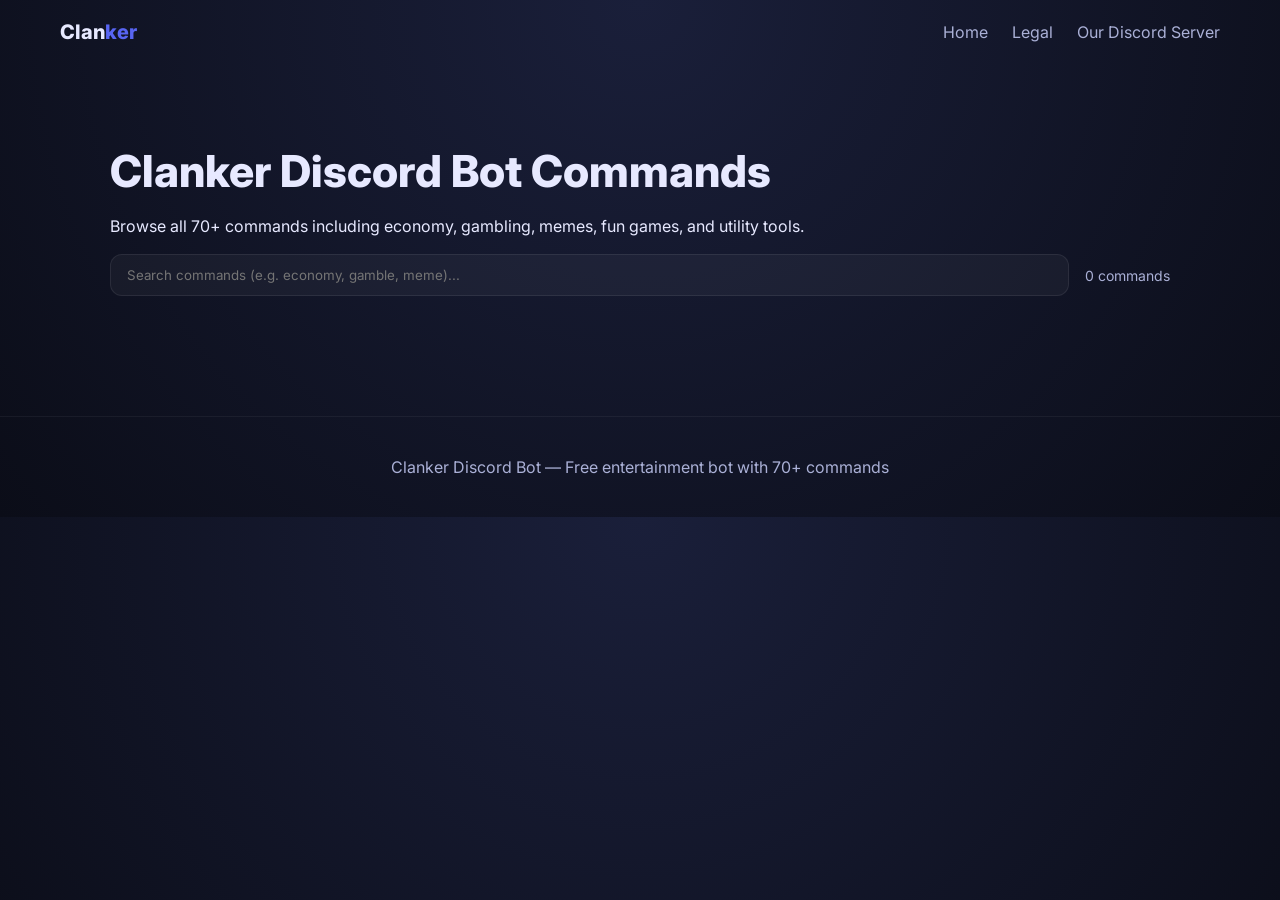
==== commands/index.html @ e6e42415 "added google analytics tracking" ====
<!DOCTYPE html>
<html lang="en">
<head>
  <meta charset="UTF-8" />
  <meta name="viewport" content="width=device-width, initial-scale=1.0"/>

  <title>Clanker ~ Commands</title>

  <meta name="description" content="Full list of Clanker Discord bot commands including economy, gambling, fun, meme, and utility commands. Search and explore 70+ free commands instantly." />
  <meta name="keywords" content="clanker commands, discord bot commands, economy commands, fun commands, gambling commands, meme commands, discord bot list, all discord commands" />
  <meta name="robots" content="index, follow" />
  <meta name="author" content="Pxsl" />
  <link rel="canonical" href="https://clanker.pxsl.dev/commands/" />

  <link rel="icon" type="image/png" href="/assets/clanker.png">
  <link rel="apple-touch-icon" href="/assets/clanker.png">

  <link rel="preconnect" href="https://fonts.googleapis.com">
  <link rel="preconnect" href="https://fonts.gstatic.com" crossorigin>

  <link href="https://fonts.googleapis.com/css2?family=Inter:wght@400;600;800&display=swap" rel="stylesheet">
  <link rel="stylesheet" href="/static/styles.css">

  <meta property="og:type" content="website" />
  <meta property="og:title" content="Clanker Commands — Full List of 70+ Discord Bot Commands" />
  <meta property="og:description" content="Browse all Clanker commands including economy, gambling, memes, fun, and utility features. Fast searchable command list." />
  <meta property="og:url" content="https://clanker.pxsl.dev/commands/" />
  <meta property="og:image" content="https://clanker.pxsl.dev/static/preview.png" />
  <meta property="og:site_name" content="Clanker Bot" />

  <meta name="twitter:card" content="summary_large_image" />
  <meta name="twitter:title" content="Clanker Commands — Full List of Discord Bot Commands" />
  <meta name="twitter:description" content="Search 70+ Clanker bot commands: economy, gambling, memes, and more." />
  <meta name="twitter:image" content="https://clanker.pxsl.dev/static/preview.png" />

  <meta name="theme-color" content="#6c5ce7" />

  <script type="application/ld+json">
  {
    "@context": "https://schema.org",
    "@type": "WebPage",
    "name": "Clanker Commands List",
    "url": "https://clanker.pxsl.dev/commands/",
    "description": "Full searchable list of all Clanker Discord bot commands including economy, gambling, memes, and utility commands.",
    "isPartOf": {
      "@type": "WebSite",
      "name": "Clanker Bot",
      "url": "https://clanker.pxsl.dev/"
    }
  }
  </script>

</head>

<!-- Google tag (gtag.js) -->
<script async src="https://www.googletagmanager.com/gtag/js?id=G-J10Z1FWB4F"></script>
<script>
  window.dataLayer = window.dataLayer || [];
  function gtag(){dataLayer.push(arguments);}
  gtag('js', new Date());

  gtag('config', 'G-J10Z1FWB4F');
</script>

<body>

  <nav>
    <a class="logo" href="https://clanker.pxsl.dev/">Clan<span>ker</span></a>

    <div class="nav-links">
      <a href="https://clanker.pxsl.dev/">Home</a>
      <a href="https://clanker.pxsl.dev/legal/">Legal</a>
      <a href="https://discord.gg/YtQdrkxfg7" target="_blank" rel="noopener noreferrer">Our Discord Server</a>
    </div>
  </nav>

  <main class="commands-page">

    <header class="commands-header">
      <h1>Clanker Discord Bot Commands</h1>
      <p>Browse all 70+ commands including economy, gambling, memes, fun games, and utility tools.</p>

      <div class="commands-bar">
        <input type="text" id="search" placeholder="Search commands (e.g. economy, gamble, meme)..." />
        <span id="count">0 commands</span>
      </div>
    </header>

    <noscript>
      <p>This page requires JavaScript to display the full list of commands.</p>
    </noscript>

    <section class="commands-grid" id="commandsGrid" aria-label="Discord bot commands list"></section>

  </main>

  <footer>
    <p>Clanker Discord Bot — Free entertainment bot with 70+ commands</p>
  </footer>

  <script src="/script.js" defer></script>
</body>
</html>
---- static/styles.css ----
:root {
  --blurple: #5865F2;
  --dark: #0f1220;
  --darker: #0b0d18;
  --text: #e7e9ff;
  --muted: #aab0d6;
}

* {
  margin: 0;
  padding: 0;
  box-sizing: border-box;
  font-family: "Inter", sans-serif;
}

body {
  background: radial-gradient(circle at top, #1a1f3a, var(--darker));
  color: var(--text);
  overflow-x: hidden;
}

/* NAV */
nav {
  display: flex;
  justify-content: space-between;
  align-items: center;
  padding: 20px 60px;
}

.logo {
  font-weight: 800;
  font-size: 20px;
}

.logo span {
  color: var(--blurple);
}

.nav-links a {
  color: var(--muted);
  margin-left: 20px;
  text-decoration: none;
  transition: 0.2s;
}

.nav-links a:hover {
  color: var(--text);
}

/* HERO */
.hero {
  text-align: center;
  padding: 120px 20px 80px;
}

.hero h1 {
  font-size: 56px;
  font-weight: 800;
}

.hero h1 span {
  color: var(--blurple);
}

.hero p {
  margin-top: 15px;
  font-size: 18px;
  color: var(--muted);
}

.buttons {
  margin-top: 30px;
}

.btn {
  display: inline-block;
  padding: 12px 22px;
  border-radius: 10px;
  margin: 0 10px;
  text-decoration: none;
  font-weight: 600;
  transition: 0.2s;
}

.btn-primary {
  background: var(--blurple);
  color: white;
}

.btn-primary:hover {
  background: #4752c4;
}

.btn-secondary {
  border: 1px solid var(--blurple);
  color: var(--text);
}

.btn-secondary:hover {
  background: rgba(88,101,242,0.15);
}

/* STATS */
.stats {
  display: flex;
  justify-content: center;
  gap: 60px;
  padding: 40px 20px;
  background: rgba(255,255,255,0.03);
  margin-top: 40px;
}

.stat h2 {
  font-size: 28px;
  color: var(--blurple);
}

.stat p {
  color: var(--muted);
  font-size: 14px;
}

/* FEATURES */
.features {
  padding: 80px 20px;
  text-align: center;
}

.features h2 {
  font-size: 32px;
  margin-bottom: 40px;
}

.grid {
  display: grid;
  grid-template-columns: repeat(auto-fit, minmax(250px, 1fr));
  gap: 20px;
  max-width: 1000px;
  margin: auto;
}

.card {
  background: rgba(255,255,255,0.04);
  padding: 25px;
  border-radius: 14px;
  border: 1px solid rgba(255,255,255,0.05);
  transition: 0.2s;
}

.card:hover {
  transform: translateY(-5px);
  border-color: rgba(88,101,242,0.4);
}

.card h3 {
  color: var(--blurple);
  margin-bottom: 10px;
}

.card p {
  color: var(--muted);
  font-size: 14px;
}

.reviews {
  padding: 80px 20px;
  text-align: center;
}

.reviews-row-wrap {
  overflow: hidden;
}

.reviews-row {
  display: flex;
  gap: 16px;
  overflow-x: auto;
  scroll-behavior: auto;
  padding: 18px 8px;

  /* hide scrollbar */
  scrollbar-width: none;
}

.reviews-row::-webkit-scrollbar {
  display: none;
}

.review-card {
  min-width: 300px;
  max-width: 320px;

  background: rgba(255,255,255,0.04);
  border: 1px solid rgba(255,255,255,0.05);
  border-radius: 14px;
  padding: 16px;

  display: flex;
  gap: 12px;
  align-items: flex-start;

  flex-shrink: 0;
}

.review-avatar {
  width: 56px;
  height: 56px;
  border-radius: 50%;
  object-fit: cover;
}

.review-body {
  text-align: left;
  flex: 1;
}

.review-name {
  font-weight: 700;
  display: flex;
  justify-content: space-between;
  align-items: center;
}

.review-stars {
  color: gold;
  font-size: 12px;
}

.review-quote {
  color: var(--muted);
  margin-top: 6px;
  font-size: 14px;
  line-height: 1.4;
}

.logo {
  font-weight: 800;
  font-size: 20px;
  color: var(--text);
  text-decoration: none;
}

/* FOOTER */
footer {
  text-align: center;
  padding: 40px;
  color: var(--muted);
  border-top: 1px solid rgba(255,255,255,0.05);
}

/* RESPONSIVE */
@media (max-width: 768px) {
  .hero h1 {
    font-size: 40px;
  }

  nav {
    padding: 20px;
  }

  .stats {
    flex-direction: column;
    text-align: center;
  }
}

.commands-page {
  max-width: 1100px;
  margin: 0 auto;
  padding: 80px 20px;
}

.commands-header {
  display: flex;
  flex-direction: column;
  gap: 18px;
  margin-bottom: 40px;
}

.commands-header h1 {
  font-size: 44px;
  font-weight: 800;
}

.commands-bar {
  display: flex;
  align-items: center;
  justify-content: space-between;
  gap: 16px;
  flex-wrap: wrap;
}

.commands-bar input {
  flex: 1;
  min-width: 260px;
  padding: 12px 16px;

  border-radius: 12px;
  border: 1px solid rgba(255,255,255,0.08);

  background: rgba(255,255,255,0.04);
  color: var(--text);

  outline: none;
  transition: 0.2s;
}

.commands-bar input:focus {
  border-color: var(--blurple);
  box-shadow: 0 0 0 3px rgba(88,101,242,0.15);
}

#count {
  color: var(--muted);
  font-size: 14px;
  white-space: nowrap;
}

/* GRID */
.commands-grid {
  display: grid;
  grid-template-columns: repeat(auto-fit, minmax(280px, 1fr));
  gap: 16px;
}

/* CARD */
.command-card {
  background: rgba(255,255,255,0.04);
  border: 1px solid rgba(255,255,255,0.06);
  border-radius: 14px;
  padding: 18px;

  transition: 0.2s ease;
  position: relative;
  overflow: hidden;
}

.command-card:hover {
  transform: translateY(-4px);
  border-color: rgba(88,101,242,0.5);
  box-shadow: 0 10px 30px rgba(0,0,0,0.25);
}

/* COMMAND NAME */
.command-name {
  font-weight: 800;
  color: var(--blurple);
  font-size: 18px;
  margin-bottom: 6px;
}

/* DESCRIPTION */
.command-desc {
  color: var(--muted);
  font-size: 14px;
  line-height: 1.4;
}

/* TAG */
.command-tag {
  display: inline-block;
  margin-top: 10px;
  font-size: 12px;
  font-weight: 600;

  padding: 4px 10px;
  border-radius: 999px;

  background: rgba(88,101,242,0.15);
  color: #cfd3ff;
  border: 1px solid rgba(88,101,242,0.25);
}

/* OPTIONS (if you show them) */
.command-options {
  margin-top: 10px;
  font-size: 12px;
  color: #aab0d6;
  line-height: 1.4;
}

/* MOBILE */
@media (max-width: 768px) {
  .commands-header h1 {
    font-size: 34px;
  }

  .commands-bar {
    flex-direction: column;
    align-items: stretch;
  }

  #count {
    text-align: right;
  }
}
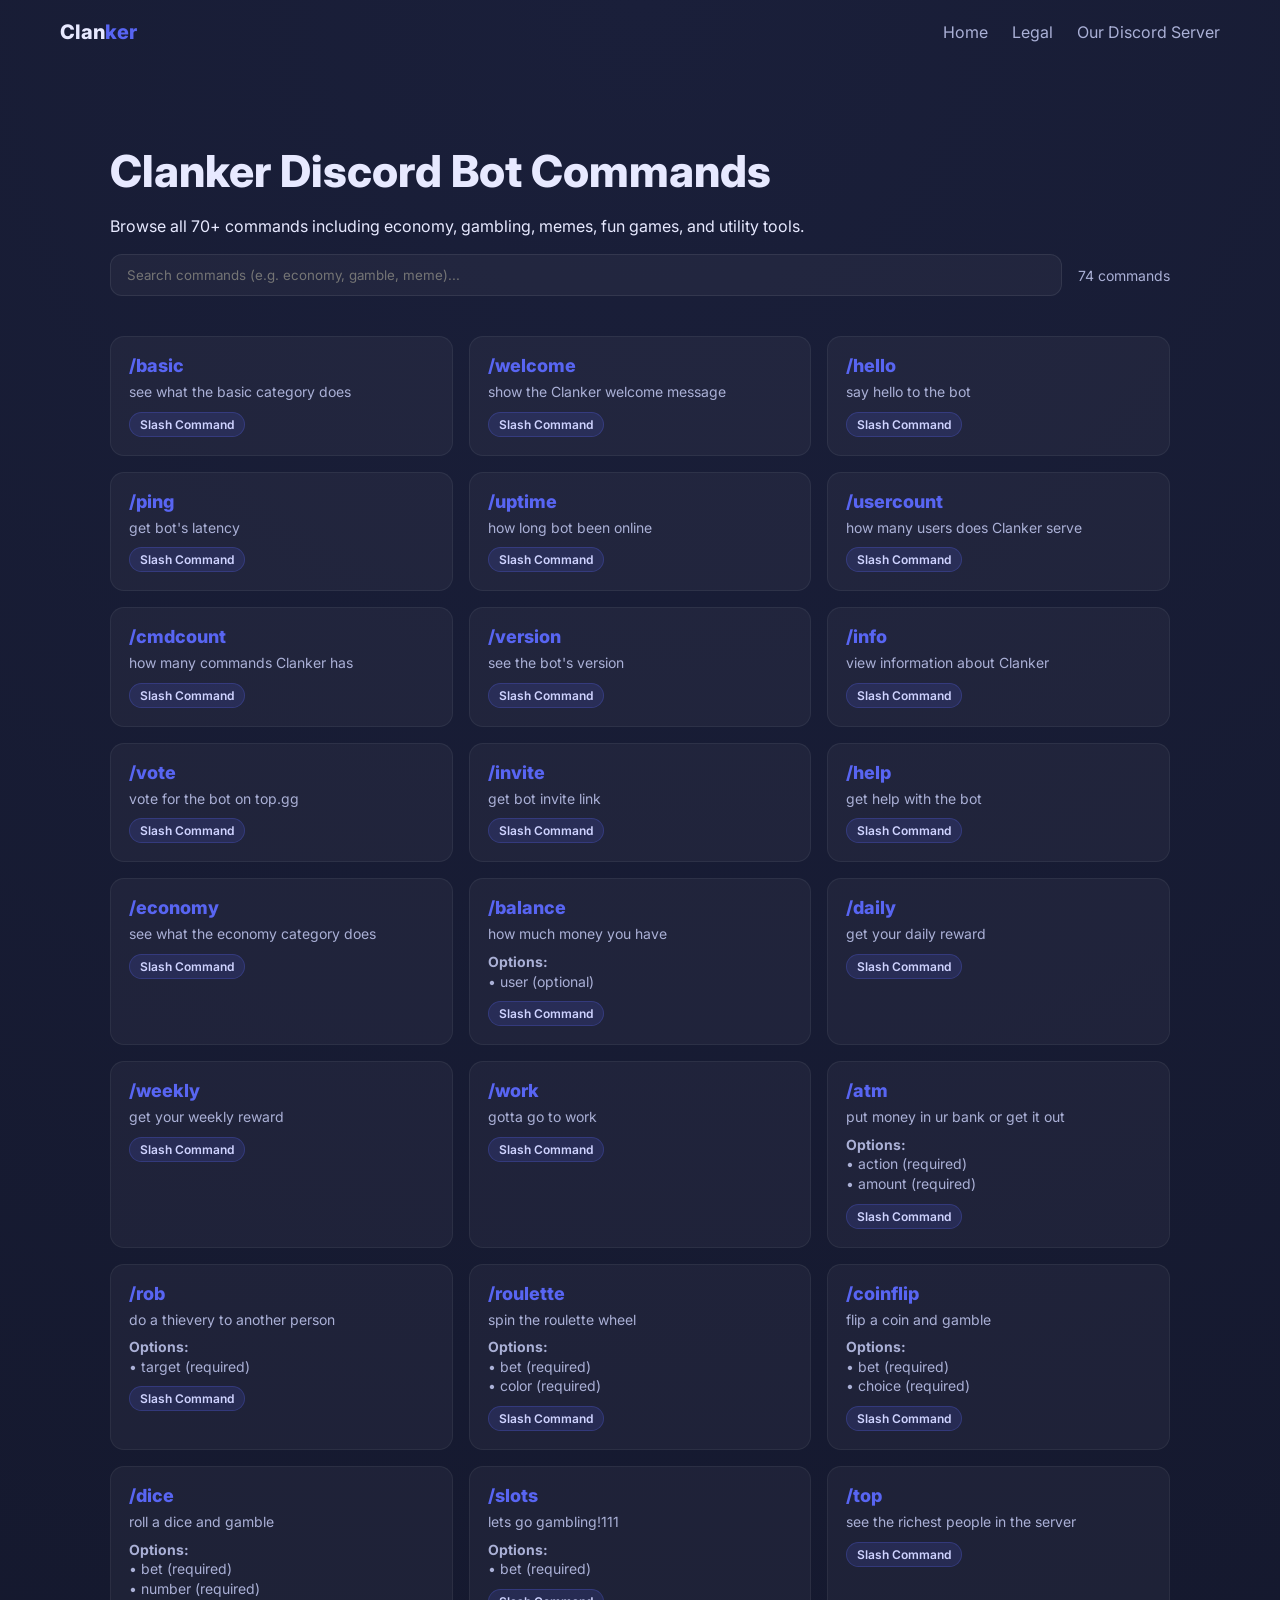
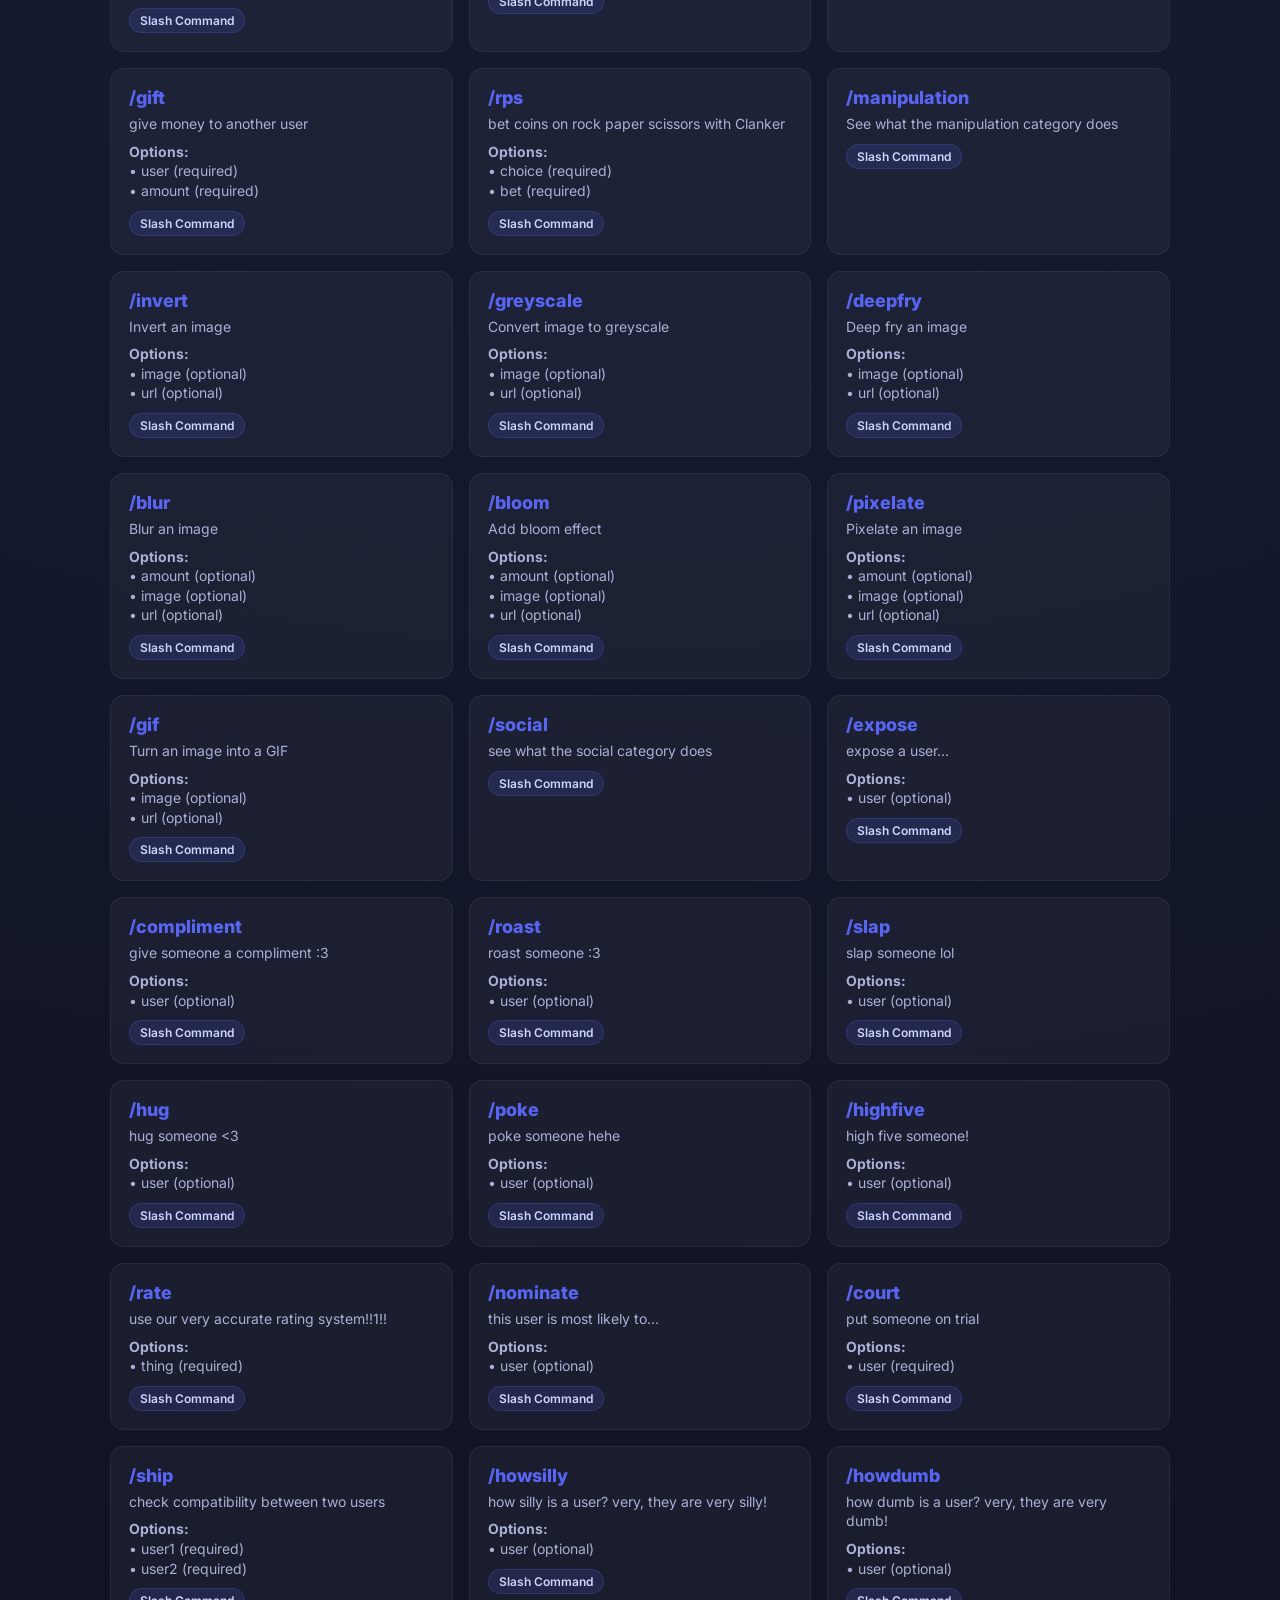
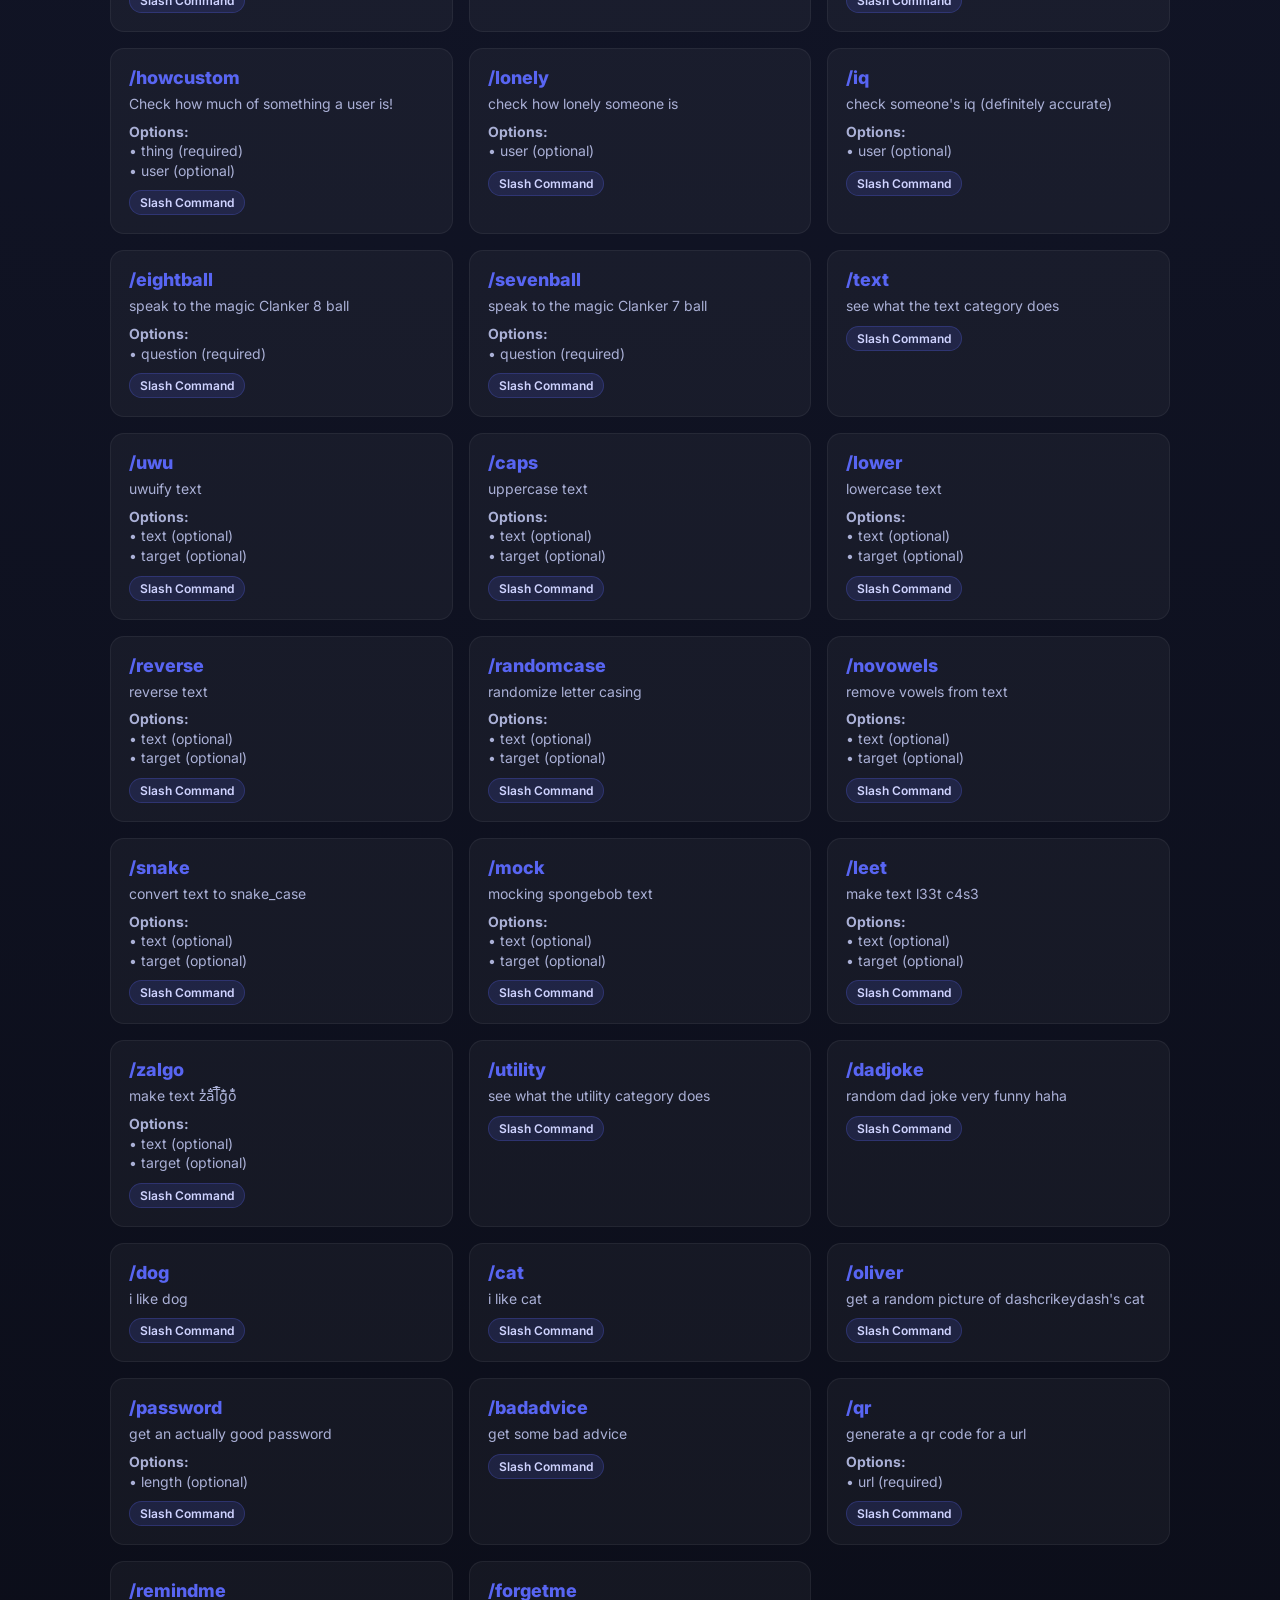
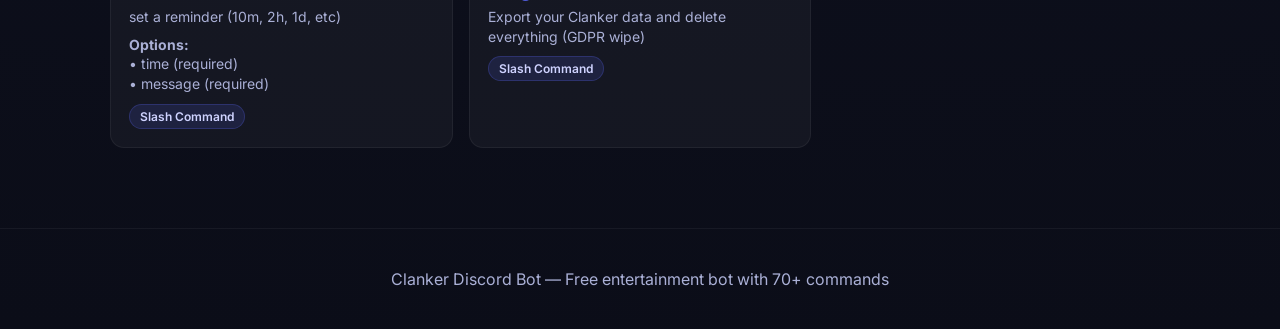
==== commit 0f733418: "fixed commands not loading" ====
--- a/commands/index.html
+++ b/commands/index.html
@@ -98,6 +98,6 @@
     <p>Clanker Discord Bot — Free entertainment bot with 70+ commands</p>
   </footer>
 
-  <script src="/script.js" defer></script>
+  <script src="script.js" defer></script>
 </body>
 </html>
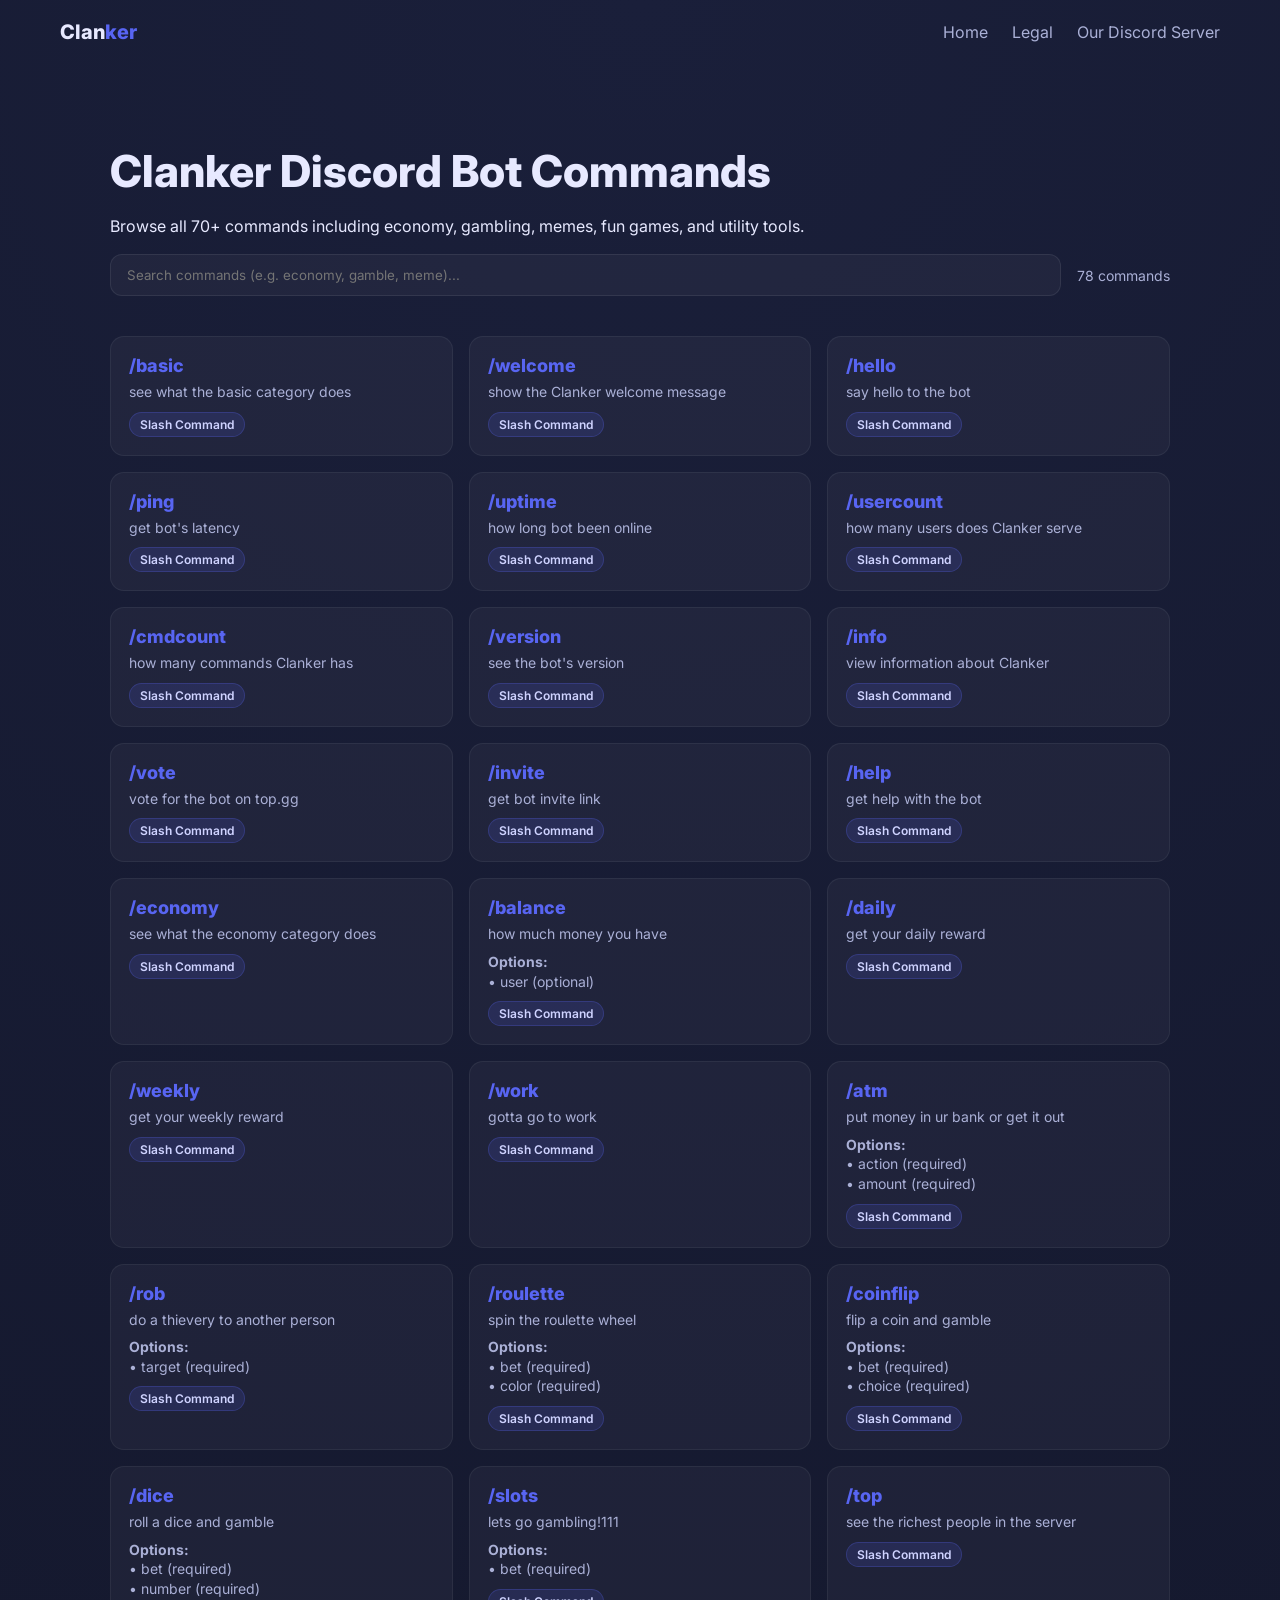
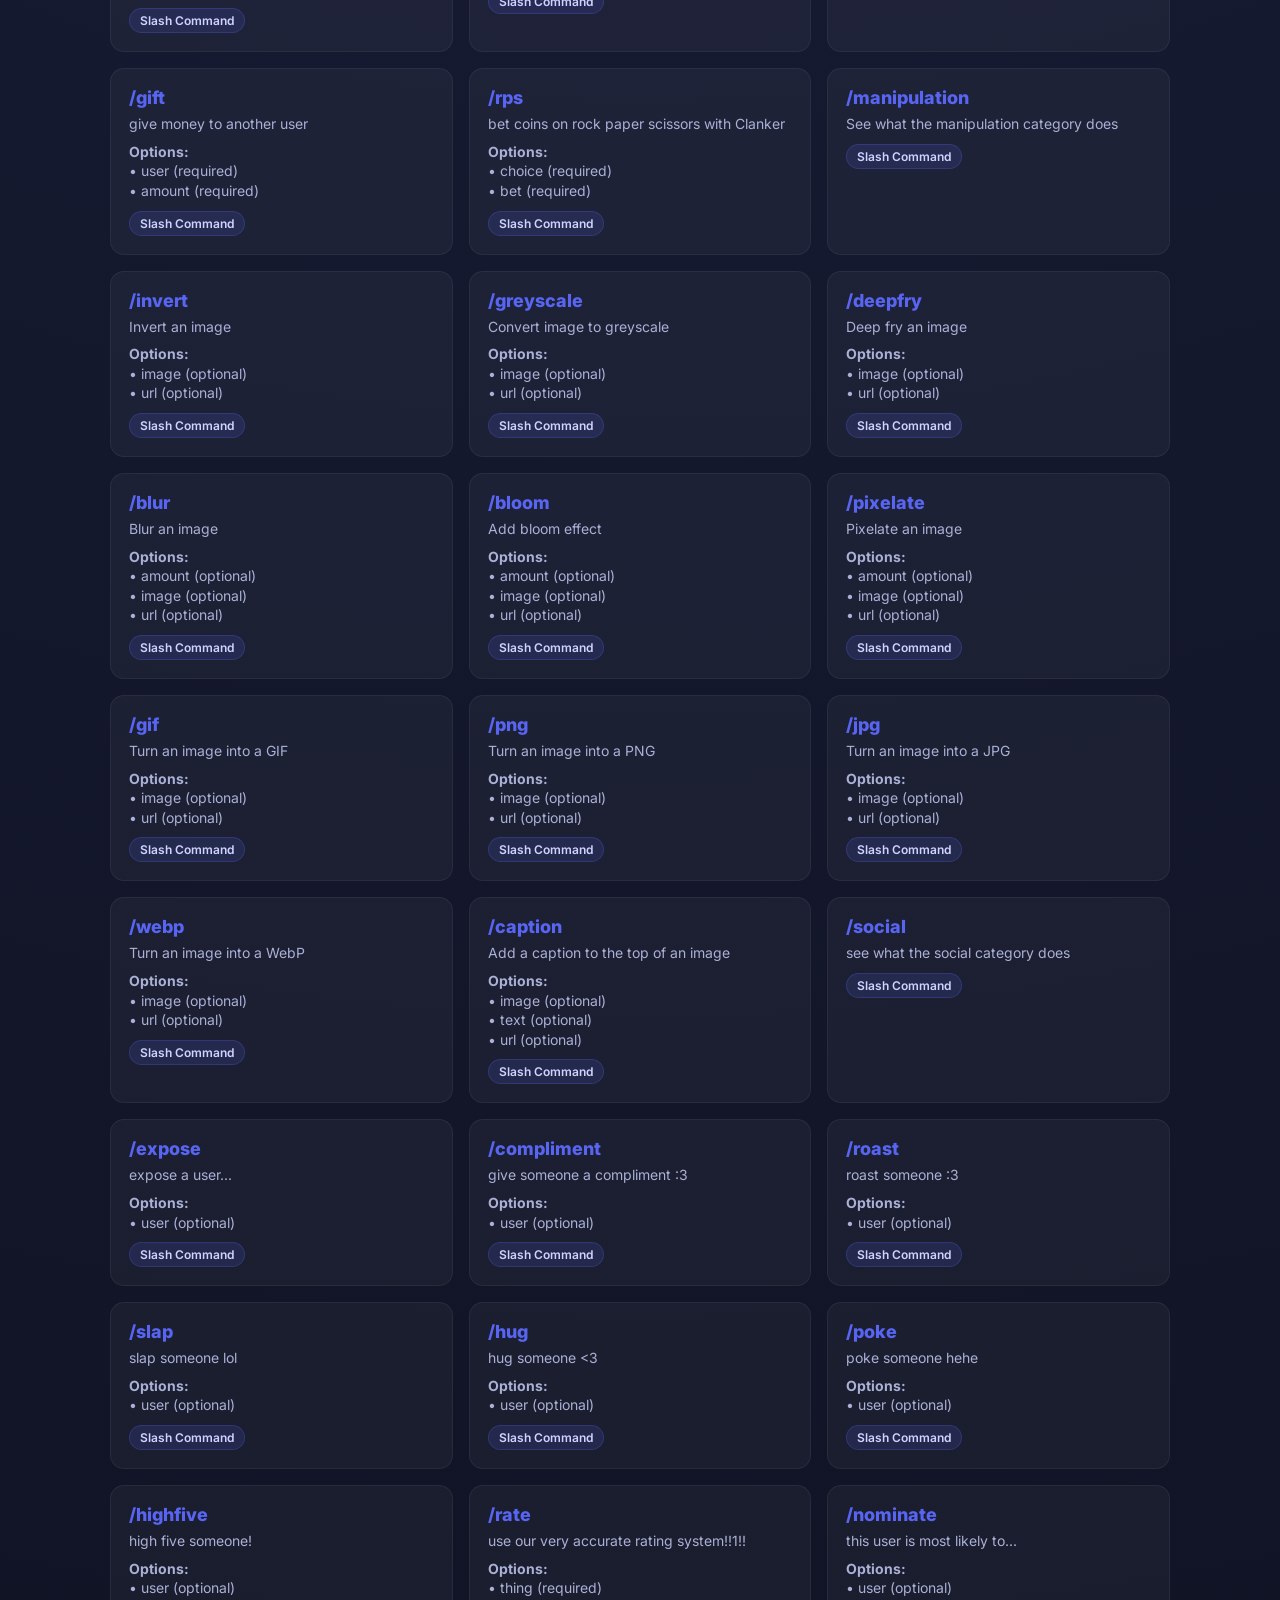
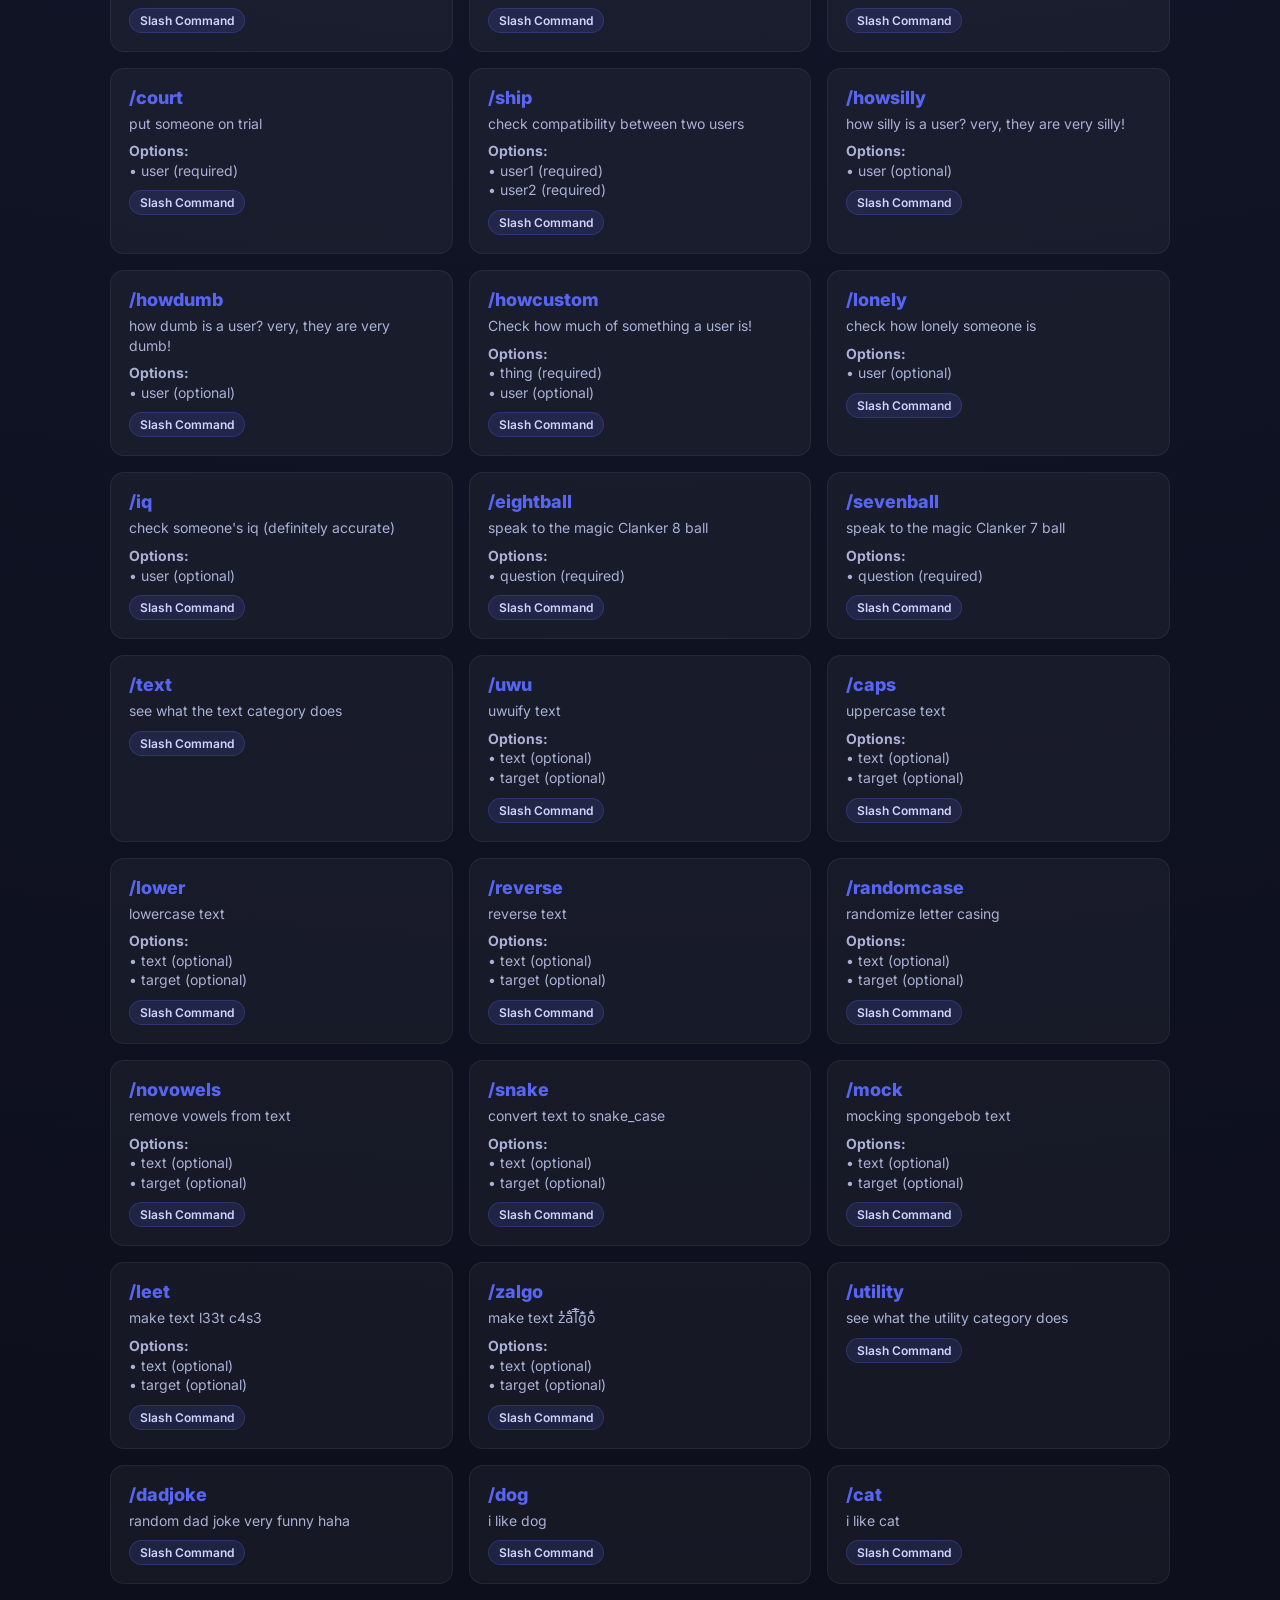
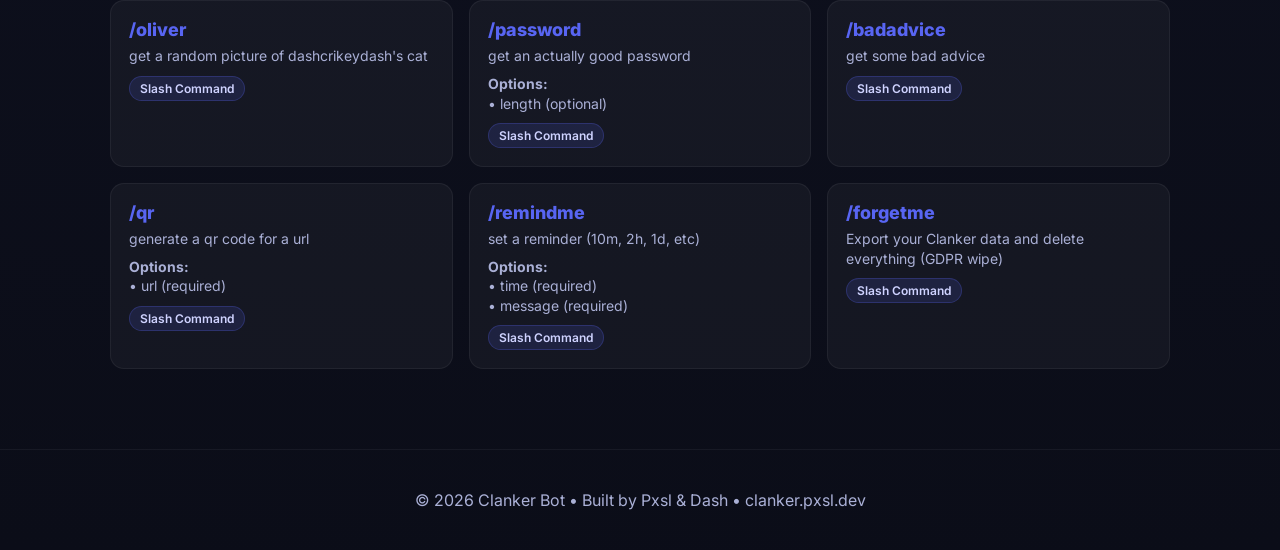
==== commit 9268608f: "forgot to credit dash oops" ====
--- a/commands/index.html
+++ b/commands/index.html
@@ -95,7 +95,7 @@
   </main>
 
   <footer>
-    <p>Clanker Discord Bot — Free entertainment bot with 70+ commands</p>
+    <p>© 2026 Clanker Bot • Built by Pxsl & Dash • clanker.pxsl.dev</p>
   </footer>
 
   <script src="script.js" defer></script>
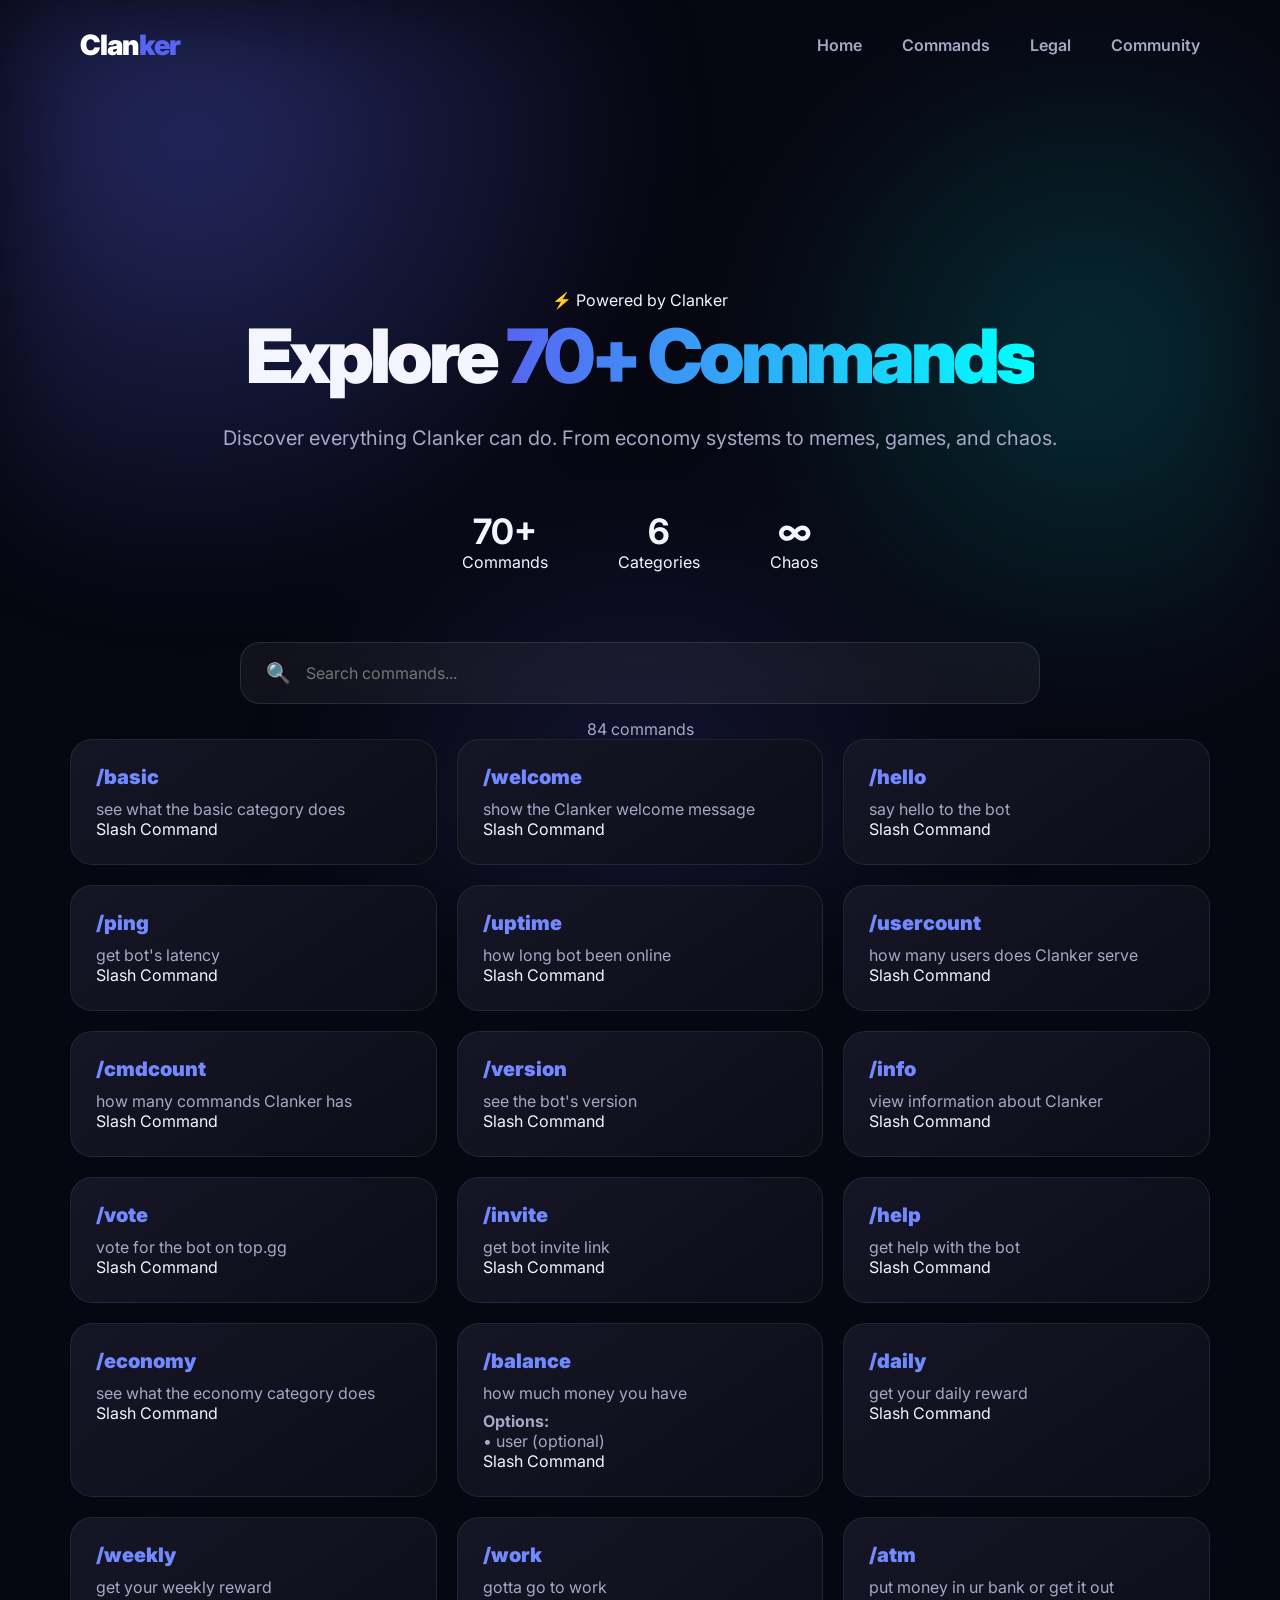
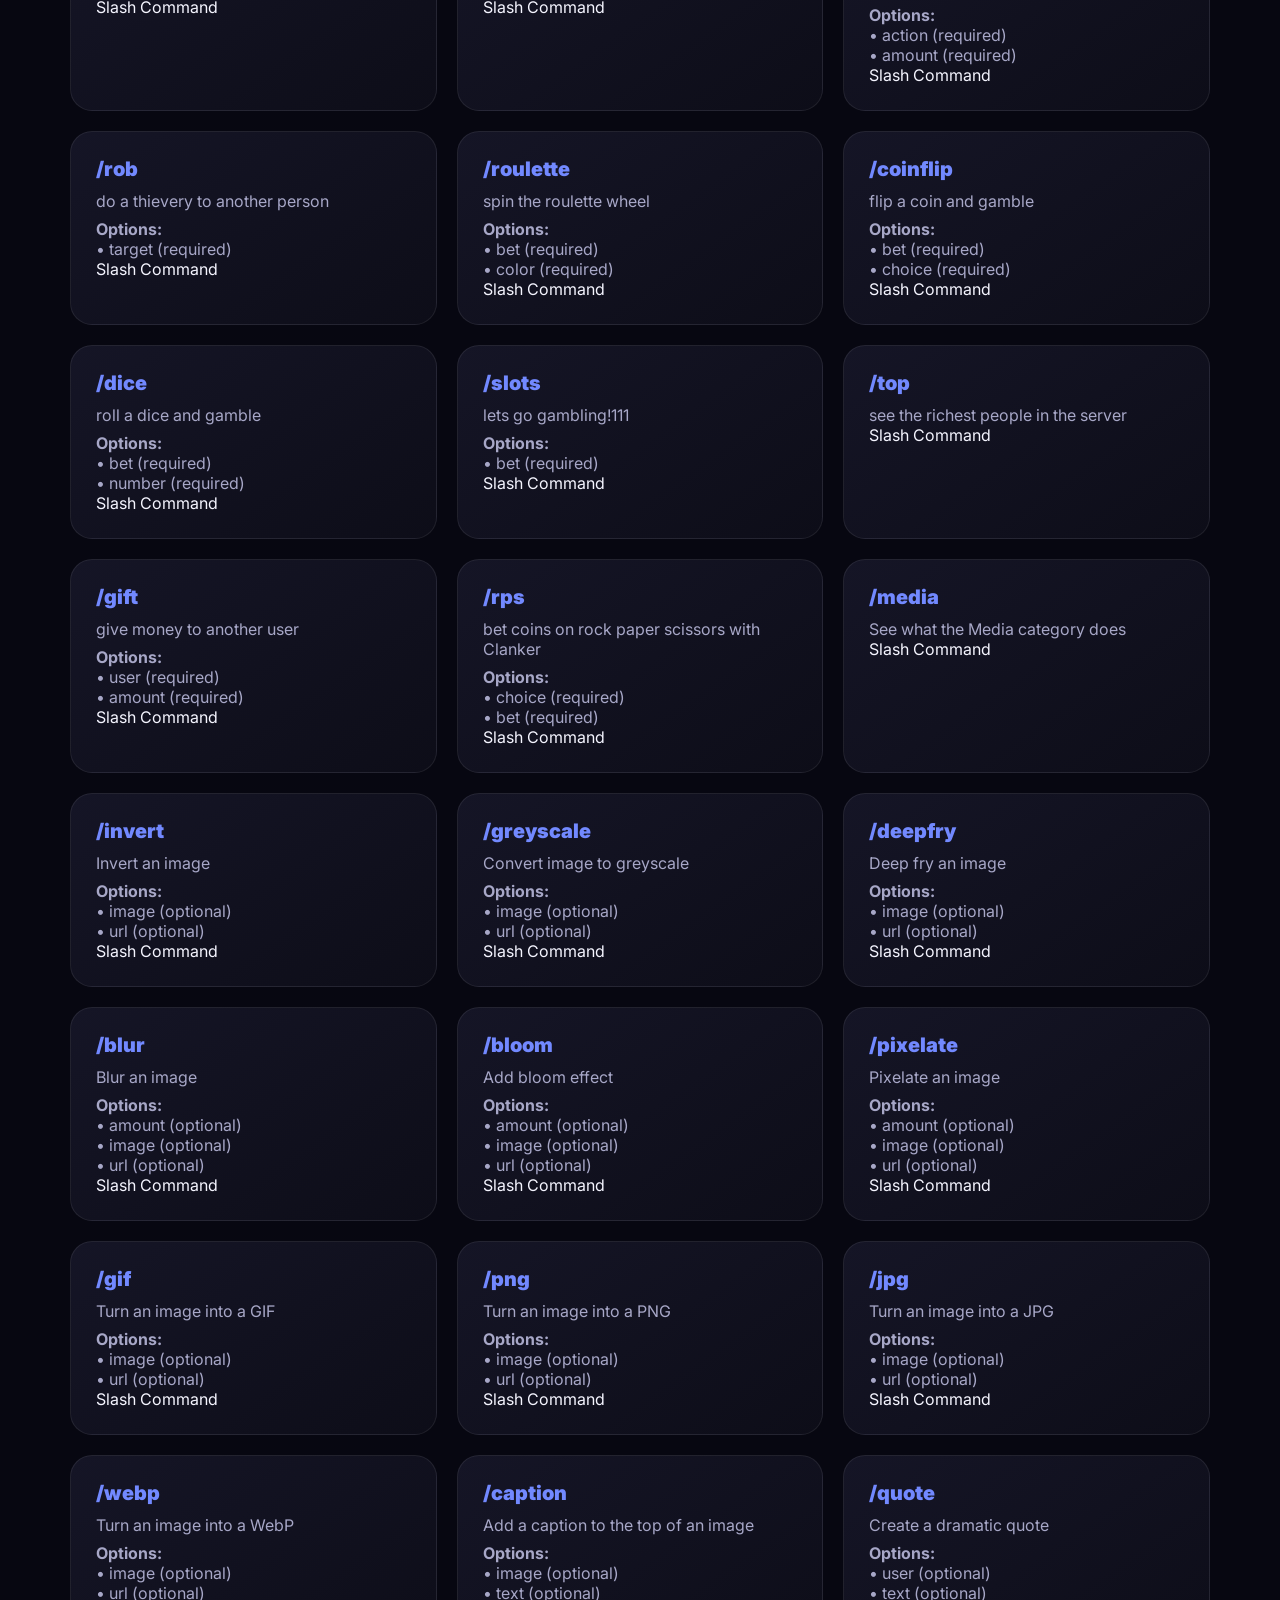
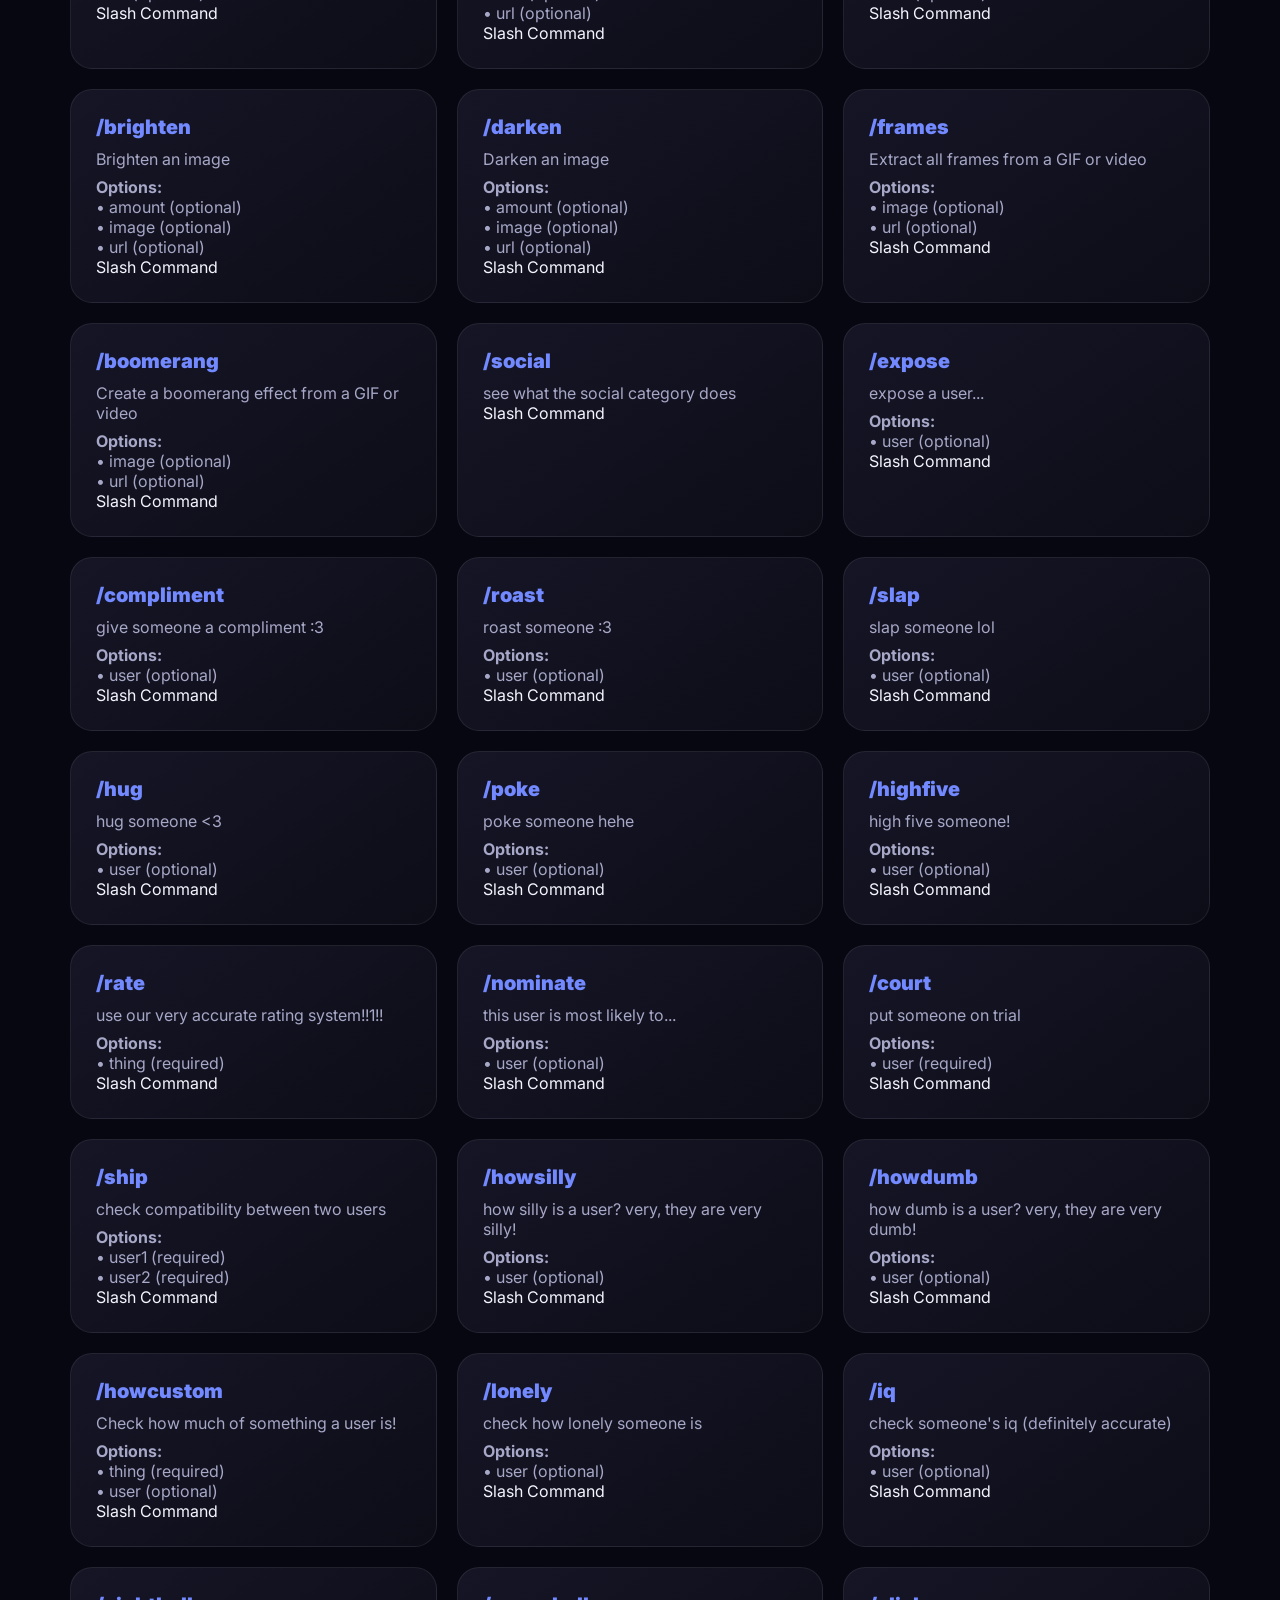
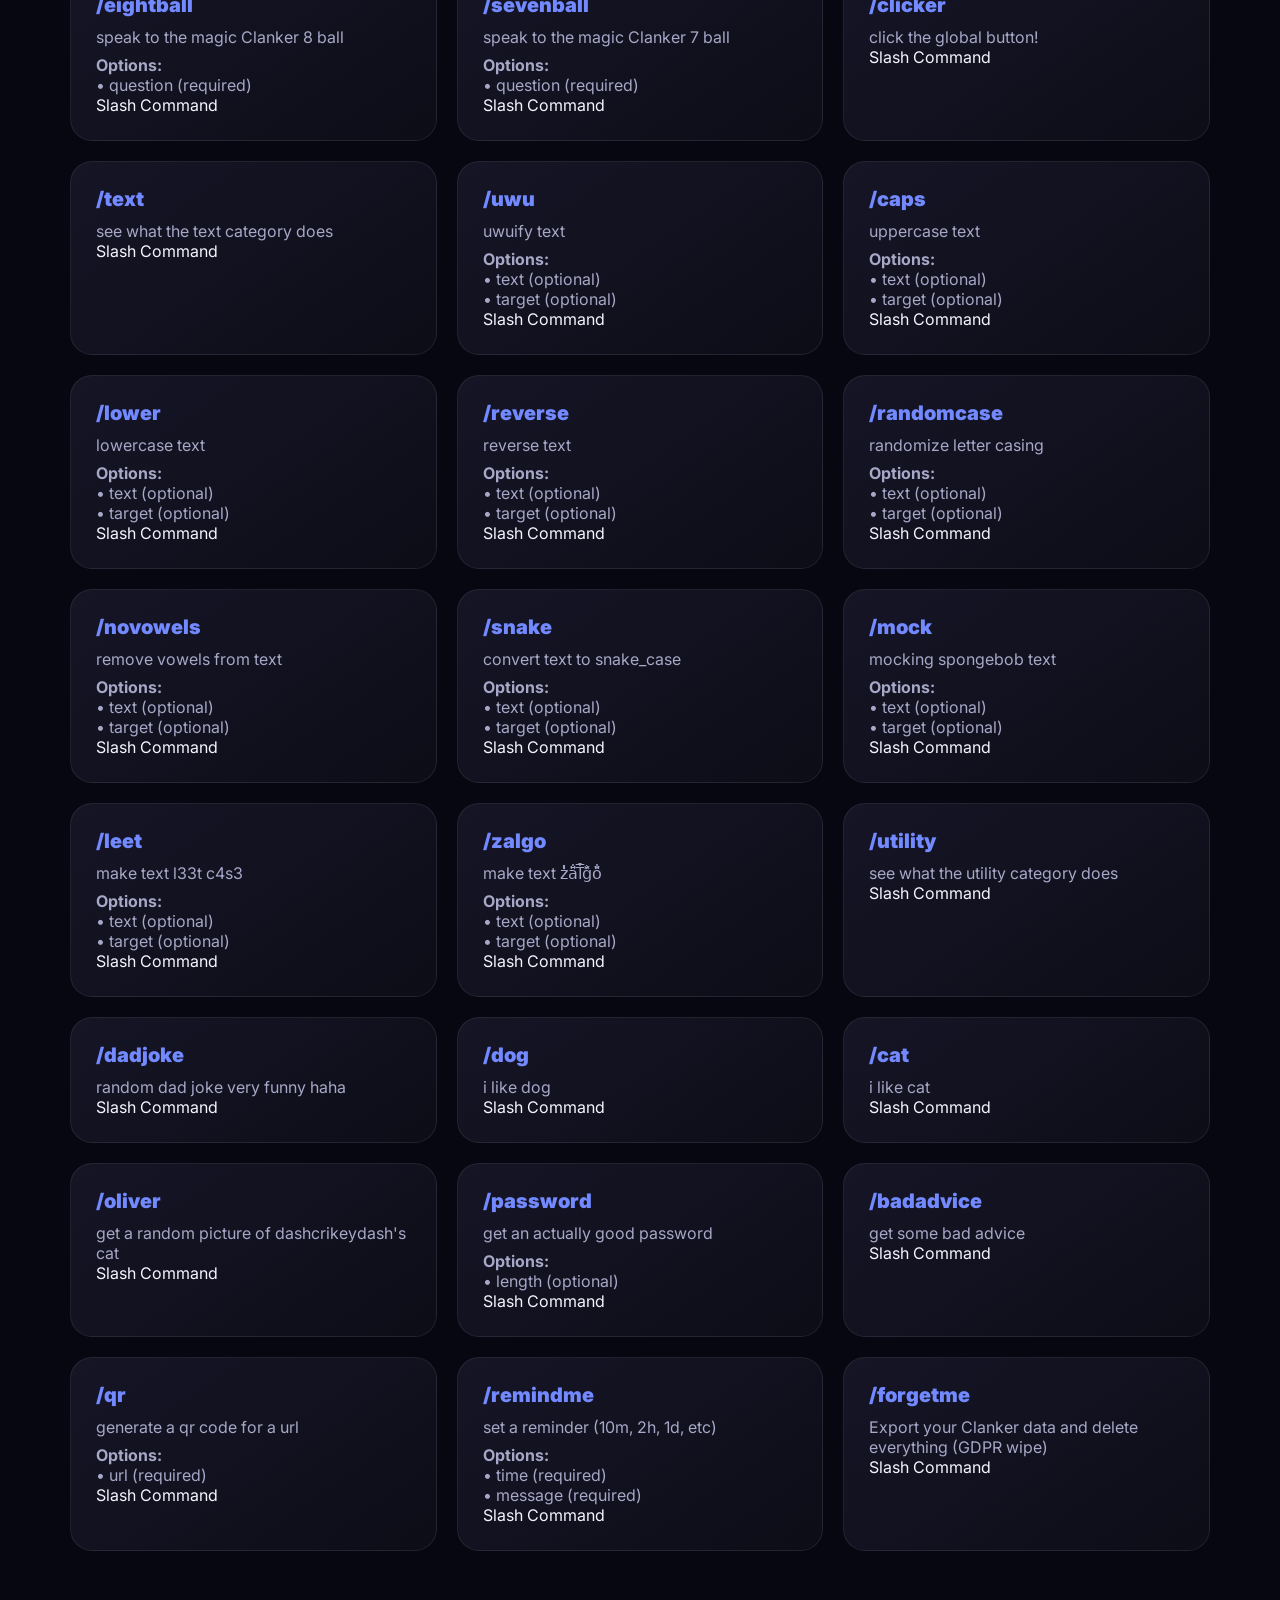
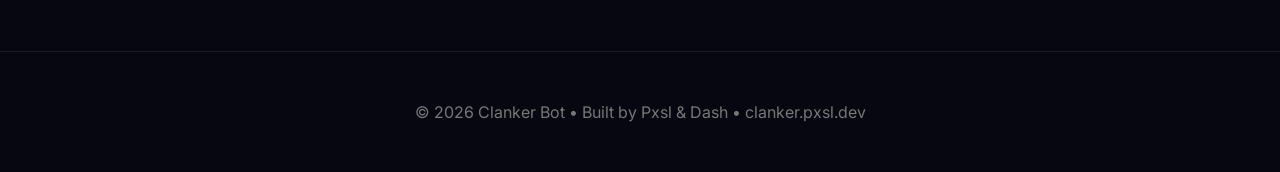
==== commit 0180abae: "WEBSITE GLOW UP OH MY GOD" ====
--- a/commands/index.html
+++ b/commands/index.html
@@ -1,103 +1,193 @@
 <!DOCTYPE html>
 <html lang="en">
+
 <head>
-  <meta charset="UTF-8" />
-  <meta name="viewport" content="width=device-width, initial-scale=1.0"/>
+    <meta charset="UTF-8">
+    <meta name="viewport" content="width=device-width, initial-scale=1.0">
 
-  <title>Clanker ~ Commands</title>
+    <title>Clanker ~ Commands</title>
 
-  <meta name="description" content="Full list of Clanker Discord bot commands including economy, gambling, fun, meme, and utility commands. Search and explore 70+ free commands instantly." />
-  <meta name="keywords" content="clanker commands, discord bot commands, economy commands, fun commands, gambling commands, meme commands, discord bot list, all discord commands" />
-  <meta name="robots" content="index, follow" />
-  <meta name="author" content="Pxsl" />
-  <link rel="canonical" href="https://clanker.pxsl.dev/commands/" />
+    <meta name="description" content="Full list of Clanker Discord bot commands including economy, gambling, fun, meme, and utility commands. Search and explore 70+ free commands instantly.">
+    <meta name="keywords" content="clanker commands, discord bot commands, economy commands, fun commands, gambling commands">
+    <meta name="robots" content="index, follow">
+    <meta name="author" content="Pxsl">
 
-  <link rel="icon" type="image/png" href="/assets/clanker.png">
-  <link rel="apple-touch-icon" href="/assets/clanker.png">
+    <link rel="canonical" href="https://clanker.pxsl.dev/commands/">
 
-  <link rel="preconnect" href="https://fonts.googleapis.com">
-  <link rel="preconnect" href="https://fonts.gstatic.com" crossorigin>
+    <link rel="icon" href="/assets/clanker.png">
 
-  <link href="https://fonts.googleapis.com/css2?family=Inter:wght@400;600;800&display=swap" rel="stylesheet">
-  <link rel="stylesheet" href="/static/styles.css">
+    <link rel="preconnect" href="https://fonts.googleapis.com">
+    <link rel="preconnect" href="https://fonts.gstatic.com" crossorigin>
 
-  <meta property="og:type" content="website" />
-  <meta property="og:title" content="Clanker Commands — Full List of 70+ Discord Bot Commands" />
-  <meta property="og:description" content="Browse all Clanker commands including economy, gambling, memes, fun, and utility features. Fast searchable command list." />
-  <meta property="og:url" content="https://clanker.pxsl.dev/commands/" />
-  <meta property="og:image" content="https://clanker.pxsl.dev/static/preview.png" />
-  <meta property="og:site_name" content="Clanker Bot" />
+    <link href="https://fonts.googleapis.com/css2?family=Inter:wght@400;600;800;900&display=swap" rel="stylesheet">
 
-  <meta name="twitter:card" content="summary_large_image" />
-  <meta name="twitter:title" content="Clanker Commands — Full List of Discord Bot Commands" />
-  <meta name="twitter:description" content="Search 70+ Clanker bot commands: economy, gambling, memes, and more." />
-  <meta name="twitter:image" content="https://clanker.pxsl.dev/static/preview.png" />
+    <link rel="stylesheet" href="/static/styles.css">
 
-  <meta name="theme-color" content="#6c5ce7" />
 
-  <script type="application/ld+json">
-  {
-    "@context": "https://schema.org",
-    "@type": "WebPage",
-    "name": "Clanker Commands List",
-    "url": "https://clanker.pxsl.dev/commands/",
-    "description": "Full searchable list of all Clanker Discord bot commands including economy, gambling, memes, and utility commands.",
-    "isPartOf": {
-      "@type": "WebSite",
-      "name": "Clanker Bot",
-      "url": "https://clanker.pxsl.dev/"
+    <meta property="og:type" content="website">
+    <meta property="og:title" content="Clanker Commands — 70+ Discord Bot Commands">
+    <meta property="og:description" content="Browse every Clanker command including economy, games, memes and utility tools.">
+    <meta property="og:url" content="https://clanker.pxsl.dev/commands/">
+    <meta property="og:image" content="https://clanker.pxsl.dev/static/preview.png">
+
+    <meta name="twitter:card" content="summary_large_image">
+
+    <meta name="theme-color" content="#5865F2">
+
+
+    <script type="application/ld+json">
+    {
+        "@context": "https://schema.org",
+        "@type": "WebPage",
+        "name": "Clanker Commands List",
+        "url": "https://clanker.pxsl.dev/commands/",
+        "description": "Full searchable list of Clanker Discord bot commands."
     }
-  }
-  </script>
-
+    </script>
 </head>
 
-<!-- Google tag (gtag.js) -->
+
+<!-- Google Analytics -->
+
 <script async src="https://www.googletagmanager.com/gtag/js?id=G-J10Z1FWB4F"></script>
+
 <script>
-  window.dataLayer = window.dataLayer || [];
-  function gtag(){dataLayer.push(arguments);}
-  gtag('js', new Date());
+    window.dataLayer = window.dataLayer || [];
 
-  gtag('config', 'G-J10Z1FWB4F');
+    function gtag() {
+        dataLayer.push(arguments);
+    }
+
+    gtag("js", new Date());
+    gtag("config", "G-J10Z1FWB4F");
 </script>
+
+
 
 <body>
 
-  <nav>
-    <a class="logo" href="https://clanker.pxsl.dev/">Clan<span>ker</span></a>
+<div class="background"></div>
+
+
+<nav>
+
+    <a class="logo" href="/">
+        Clan<span>ker</span>
+    </a>
 
     <div class="nav-links">
-      <a href="https://clanker.pxsl.dev/">Home</a>
-      <a href="https://clanker.pxsl.dev/legal/">Legal</a>
-      <a href="https://discord.gg/YtQdrkxfg7" target="_blank" rel="noopener noreferrer">Our Discord Server</a>
+        <a href="/">Home</a>
+        <a href="/commands/">Commands</a>
+        <a href="/legal/">Legal</a>
+        <a href="https://discord.gg/YtQdrkxfg7" target="_blank">
+            Community
+        </a>
     </div>
-  </nav>
 
-  <main class="commands-page">
+</nav>
 
-    <header class="commands-header">
-      <h1>Clanker Discord Bot Commands</h1>
-      <p>Browse all 70+ commands including economy, gambling, memes, fun games, and utility tools.</p>
 
-      <div class="commands-bar">
-        <input type="text" id="search" placeholder="Search commands (e.g. economy, gamble, meme)..." />
-        <span id="count">0 commands</span>
-      </div>
-    </header>
+
+<main class="commands-page">
+
+
+    <section class="commands-hero">
+
+        <div class="legal-badge">
+            ⚡ Powered by Clanker
+        </div>
+
+        <h1>
+            Explore
+            <span>70+ Commands</span>
+        </h1>
+
+        <p>
+            Discover everything Clanker can do.
+            From economy systems to memes,
+            games, and chaos.
+        </p>
+
+
+        <div class="command-stats">
+
+            <div>
+                <strong>70+</strong>
+                Commands
+            </div>
+
+            <div>
+                <strong>6</strong>
+                Categories
+            </div>
+
+            <div>
+                <strong>∞</strong>
+                Chaos
+            </div>
+
+        </div>
+
+    </section>
+
+
+
+    <section class="command-search">
+
+        <div class="search-box">
+
+            <span>🔍</span>
+
+            <input
+                type="text"
+                id="search"
+                placeholder="Search commands..."
+            >
+
+        </div>
+
+
+        <p id="count">
+            Loading commands...
+        </p>
+
+    </section>
+
+
 
     <noscript>
-      <p>This page requires JavaScript to display the full list of commands.</p>
+        <p>
+            This page requires JavaScript to display commands.
+        </p>
     </noscript>
 
-    <section class="commands-grid" id="commandsGrid" aria-label="Discord bot commands list"></section>
 
-  </main>
 
-  <footer>
-    <p>© 2026 Clanker Bot • Built by Pxsl & Dash • clanker.pxsl.dev</p>
-  </footer>
+    <section
+        class="commands-grid"
+        id="commandsGrid"
+        aria-label="Discord bot commands list">
+    </section>
 
-  <script src="script.js" defer></script>
+
+</main>
+
+
+
+
+<footer>
+
+    <p>
+        © 2026 Clanker Bot • Built by Pxsl & Dash • clanker.pxsl.dev
+    </p>
+
+</footer>
+
+
+
+
+<script src="script.js" defer></script>
+
 </body>
+
 </html>
--- a/static/styles.css
+++ b/static/styles.css
@@ -1,396 +1,1101 @@
 :root {
-  --blurple: #5865F2;
-  --dark: #0f1220;
-  --darker: #0b0d18;
-  --text: #e7e9ff;
-  --muted: #aab0d6;
-}
+
+    --bg: #070711;
+    --card: #11111f;
+    --card-hover: #17172b;
+
+    --purple: #5865f2;
+    --purple-light: #7289ff;
+    --cyan: #00ffff;
+
+    --text: #f5f5ff;
+    --muted: #a7a7c7;
+
+}
+
 
 * {
-  margin: 0;
-  padding: 0;
-  box-sizing: border-box;
-  font-family: "Inter", sans-serif;
-}
+
+    margin: 0;
+    padding: 0;
+    box-sizing: border-box;
+    font-family: "Inter", sans-serif;
+
+}
+
+
+html {
+
+    scroll-behavior: smooth;
+
+}
+
 
 body {
-  background: radial-gradient(circle at top, #1a1f3a, var(--darker));
-  color: var(--text);
-  overflow-x: hidden;
-}
-
-/* NAV */
+
+    background: var(--bg);
+    color: var(--text);
+    overflow-x: hidden;
+
+}
+
+
+
+/* BACKGROUND */
+
+.background {
+
+    position: fixed;
+    inset: 0;
+    z-index: -1;
+
+    background:
+
+    radial-gradient(
+        circle at 15% 15%,
+        rgba(88,101,242,0.35),
+        transparent 35%
+    ),
+
+    radial-gradient(
+        circle at 85% 40%,
+        rgba(0,255,255,0.15),
+        transparent 30%
+    ),
+
+    radial-gradient(
+        circle at 50% 90%,
+        rgba(88,101,242,0.15),
+        transparent 35%
+    );
+
+    filter: blur(50px);
+
+}
+
+
+
+/* NAVBAR */
+
 nav {
-  display: flex;
-  justify-content: space-between;
-  align-items: center;
-  padding: 20px 60px;
-}
+
+    height: 90px;
+
+    display: flex;
+    align-items: center;
+    justify-content: space-between;
+
+    padding: 0 80px;
+
+}
+
+
 
 .logo {
-  font-weight: 800;
-  font-size: 20px;
-}
+
+    color: white;
+    text-decoration: none;
+
+    font-size: 28px;
+    font-weight: 900;
+
+    letter-spacing: -1px;
+
+}
+
 
 .logo span {
-  color: var(--blurple);
-}
+
+    color: var(--purple);
+
+}
+
+
+
+.nav-links {
+
+    display: flex;
+    gap: 40px;
+
+}
+
 
 .nav-links a {
-  color: var(--muted);
-  margin-left: 20px;
-  text-decoration: none;
-  transition: 0.2s;
-}
+
+    color: var(--muted);
+    text-decoration: none;
+
+    font-weight: 600;
+
+    transition: .25s;
+
+}
+
 
 .nav-links a:hover {
-  color: var(--text);
-}
+
+    color: white;
+
+}
+
+
+
+
 
 /* HERO */
+
+
 .hero {
-  text-align: center;
-  padding: 120px 20px 80px;
-}
+
+    max-width: 1300px;
+
+    margin: auto;
+
+    padding: 100px 40px;
+
+    display: grid;
+
+    grid-template-columns: 1fr 430px;
+
+    gap: 90px;
+
+    align-items: center;
+
+}
+
+
+
+.badge {
+
+    display: inline-block;
+
+    padding: 9px 18px;
+
+    border-radius: 999px;
+
+    background:
+    rgba(88,101,242,.15);
+
+    border: 1px solid rgba(88,101,242,.35);
+
+    color: #d6d9ff;
+
+    font-size: 14px;
+
+    margin-bottom: 30px;
+
+}
+
+
+
+
 
 .hero h1 {
-  font-size: 56px;
-  font-weight: 800;
-}
+
+    font-size: 78px;
+
+    line-height: 1.02;
+
+    letter-spacing: -4px;
+
+    font-weight: 900;
+
+}
+
+
 
 .hero h1 span {
-  color: var(--blurple);
-}
+
+    display: block;
+
+    background:
+
+    linear-gradient(
+        90deg,
+        #5865f2,
+        #00ffff
+    );
+
+    -webkit-background-clip: text;
+    background-clip: text;
+
+    color: transparent;
+
+}
+
+
+
+
 
 .hero p {
-  margin-top: 15px;
-  font-size: 18px;
-  color: var(--muted);
-}
+
+    margin-top: 30px;
+
+    max-width: 600px;
+
+    font-size: 20px;
+
+    line-height: 1.7;
+
+    color: var(--muted);
+
+}
+
+
+
+
 
 .buttons {
-  margin-top: 30px;
-}
+
+    display: flex;
+
+    gap: 15px;
+
+    margin-top: 45px;
+
+}
+
+
 
 .btn {
-  display: inline-block;
-  padding: 12px 22px;
-  border-radius: 10px;
-  margin: 0 10px;
-  text-decoration: none;
-  font-weight: 600;
-  transition: 0.2s;
-}
-
-.btn-primary {
-  background: var(--blurple);
-  color: white;
-}
-
-.btn-primary:hover {
-  background: #4752c4;
-}
-
-.btn-secondary {
-  border: 1px solid var(--blurple);
-  color: var(--text);
-}
-
-.btn-secondary:hover {
-  background: rgba(88,101,242,0.15);
-}
-
-/* STATS */
-.stats {
-  display: flex;
-  justify-content: center;
-  gap: 60px;
-  padding: 40px 20px;
-  background: rgba(255,255,255,0.03);
-  margin-top: 40px;
-}
-
-.stat h2 {
-  font-size: 28px;
-  color: var(--blurple);
-}
-
-.stat p {
-  color: var(--muted);
-  font-size: 14px;
-}
+
+    padding: 16px 32px;
+
+    border-radius: 14px;
+
+    text-decoration: none;
+
+    font-weight: 800;
+
+    transition: .25s;
+
+}
+
+
+
+.primary {
+
+    background: var(--purple);
+
+    color:white;
+
+    box-shadow:
+
+    0 20px 60px rgba(88,101,242,.45);
+
+}
+
+
+
+.primary:hover {
+
+    transform: translateY(-4px);
+
+    background: var(--purple-light);
+
+}
+
+
+
+
+
+.secondary {
+
+    border:
+
+    1px solid rgba(255,255,255,.15);
+
+    color:white;
+
+    background:rgba(255,255,255,.03);
+
+}
+
+
+
+.secondary:hover {
+
+    background:rgba(255,255,255,.08);
+
+}
+
+
+
+
+
+/* MINI STATS */
+
+
+.mini-stats {
+
+    display:flex;
+
+    gap:55px;
+
+    margin-top:70px;
+
+}
+
+
+.mini-stats strong {
+
+    display:block;
+
+    font-size:32px;
+
+    font-weight:900;
+
+    color:white;
+
+}
+
+
+.mini-stats div {
+
+    color:var(--muted);
+
+    font-size:14px;
+
+}
+
+
+
+
+
+/* DISCORD MOCKUP */
+
+
+.discord-preview {
+
+    background:
+
+    linear-gradient(
+        145deg,
+        #161629,
+        #0d0d18
+    );
+
+    border:
+
+    1px solid rgba(255,255,255,.08);
+
+    border-radius:28px;
+
+    padding:25px;
+
+    box-shadow:
+
+    0 40px 100px rgba(0,0,0,.6);
+
+}
+
+
+
+.discord-header {
+
+    display:flex;
+
+    align-items:center;
+
+    gap:15px;
+
+    margin-bottom:25px;
+
+}
+
+
+
+.discord-header img {
+
+    width:55px;
+
+    height:55px;
+
+    border-radius:50%;
+
+}
+
+
+
+.discord-header p {
+
+    color:#43b581;
+
+    font-size:13px;
+
+    margin:0;
+
+}
+
+
+
+
+
+.message {
+
+    display:flex;
+
+    gap:14px;
+
+    padding:15px;
+
+    margin-top:15px;
+
+    border-radius:16px;
+
+    background:
+
+    rgba(255,255,255,.04);
+
+}
+
+
+
+.message img {
+
+    width:45px;
+
+    height:45px;
+
+    border-radius:50%;
+
+}
+
+
+.message p {
+
+    margin:5px 0 0;
+
+    font-size:14px;
+
+    color:var(--muted);
+
+}
+
+
+
+
 
 /* FEATURES */
+
+
 .features {
-  padding: 80px 20px;
-  text-align: center;
-}
-
-.features h2 {
-  font-size: 32px;
-  margin-bottom: 40px;
-}
+
+    padding:120px 40px;
+
+    text-align:center;
+
+}
+
+
+
+.features h2,
+.reviews h2 {
+
+    font-size:52px;
+
+    letter-spacing:-2px;
+
+    margin-bottom:60px;
+
+}
+
+
+
+
 
 .grid {
-  display: grid;
-  grid-template-columns: repeat(auto-fit, minmax(250px, 1fr));
-  gap: 20px;
-  max-width: 1000px;
-  margin: auto;
-}
+
+    max-width:1200px;
+
+    margin:auto;
+
+    display:grid;
+
+    grid-template-columns:
+
+    repeat(auto-fit,minmax(280px,1fr));
+
+    gap:25px;
+
+}
+
+
+
+
 
 .card {
-  background: rgba(255,255,255,0.04);
-  padding: 25px;
-  border-radius: 14px;
-  border: 1px solid rgba(255,255,255,0.05);
-  transition: 0.2s;
-}
+
+    text-align:left;
+
+    padding:35px;
+
+    border-radius:26px;
+
+
+    background:
+
+    linear-gradient(
+        145deg,
+        #151526,
+        #0d0d18
+    );
+
+
+    border:
+
+    1px solid rgba(255,255,255,.07);
+
+
+    transition:.3s;
+
+}
+
+
 
 .card:hover {
-  transform: translateY(-5px);
-  border-color: rgba(88,101,242,0.4);
-}
+
+    transform:translateY(-10px);
+
+    background:var(--card-hover);
+
+    border-color:
+
+    rgba(88,101,242,.5);
+
+
+    box-shadow:
+
+    0 20px 60px rgba(0,0,0,.4);
+
+}
+
+
+
+
+
+.card span {
+
+    font-size:40px;
+
+}
+
+
 
 .card h3 {
-  color: var(--blurple);
-  margin-bottom: 10px;
-}
+
+    margin-top:20px;
+
+    margin-bottom:12px;
+
+    font-size:25px;
+
+}
+
+
 
 .card p {
-  color: var(--muted);
-  font-size: 14px;
-}
+
+    color:var(--muted);
+
+    line-height:1.6;
+
+}
+
+
+
+
+
+/* REVIEWS */
+
 
 .reviews {
-  padding: 80px 20px;
-  text-align: center;
-}
+
+    padding:120px 20px;
+
+    text-align:center;
+
+}
+
+
 
 .reviews-row-wrap {
-  overflow: hidden;
-}
+
+    overflow:hidden;
+
+}
+
+
 
 .reviews-row {
-  display: flex;
-  gap: 16px;
-  overflow-x: auto;
-  scroll-behavior: auto;
-  padding: 18px 8px;
-
-  /* hide scrollbar */
-  scrollbar-width: none;
-}
-
-.reviews-row::-webkit-scrollbar {
-  display: none;
-}
+
+    display:flex;
+
+    gap:20px;
+
+    overflow-x:hidden;
+
+}
+
+
 
 .review-card {
-  min-width: 300px;
-  max-width: 320px;
-
-  background: rgba(255,255,255,0.04);
-  border: 1px solid rgba(255,255,255,0.05);
-  border-radius: 14px;
-  padding: 16px;
-
-  display: flex;
-  gap: 12px;
-  align-items: flex-start;
-
-  flex-shrink: 0;
-}
+
+    min-width:330px;
+
+    padding:25px;
+
+    border-radius:22px;
+
+    background:
+
+    rgba(255,255,255,.04);
+
+
+    border:
+
+    1px solid rgba(255,255,255,.08);
+
+}
+
+
 
 .review-avatar {
-  width: 56px;
-  height: 56px;
-  border-radius: 50%;
-  object-fit: cover;
-}
-
-.review-body {
-  text-align: left;
-  flex: 1;
-}
+
+    width:55px;
+
+    height:55px;
+
+    border-radius:50%;
+
+}
+
+
 
 .review-name {
-  font-weight: 700;
-  display: flex;
-  justify-content: space-between;
-  align-items: center;
-}
+
+    margin-top:10px;
+
+    font-weight:800;
+
+}
+
+
 
 .review-stars {
-  color: gold;
-  font-size: 12px;
-}
+
+    color:#ffd700;
+
+}
+
+
 
 .review-quote {
-  color: var(--muted);
-  margin-top: 6px;
-  font-size: 14px;
-  line-height: 1.4;
-}
-
-.logo {
-  font-weight: 800;
-  font-size: 20px;
-  color: var(--text);
-  text-decoration: none;
-}
+
+    color:var(--muted);
+
+    margin-top:10px;
+
+    line-height:1.5;
+
+}
+
+
+
+
 
 /* FOOTER */
+
+
 footer {
-  text-align: center;
-  padding: 40px;
-  color: var(--muted);
-  border-top: 1px solid rgba(255,255,255,0.05);
-}
-
-/* RESPONSIVE */
-@media (max-width: 768px) {
-  .hero h1 {
-    font-size: 40px;
-  }
-
-  nav {
-    padding: 20px;
-  }
-
-  .stats {
-    flex-direction: column;
-    text-align: center;
-  }
-}
+
+    border-top:
+
+    1px solid rgba(255,255,255,.08);
+
+    padding:50px;
+
+    text-align:center;
+
+    color:#777;
+
+}
+
+
+
+
+
+/* COMMANDS PAGE SUPPORT */
+
 
 .commands-page {
-  max-width: 1100px;
-  margin: 0 auto;
-  padding: 80px 20px;
-}
-
-.commands-header {
-  display: flex;
-  flex-direction: column;
-  gap: 18px;
-  margin-bottom: 40px;
-}
-
-.commands-header h1 {
-  font-size: 44px;
-  font-weight: 800;
-}
-
-.commands-bar {
-  display: flex;
-  align-items: center;
-  justify-content: space-between;
-  gap: 16px;
-  flex-wrap: wrap;
-}
-
-.commands-bar input {
-  flex: 1;
-  min-width: 260px;
-  padding: 12px 16px;
-
-  border-radius: 12px;
-  border: 1px solid rgba(255,255,255,0.08);
-
-  background: rgba(255,255,255,0.04);
-  color: var(--text);
-
-  outline: none;
-  transition: 0.2s;
-}
-
-.commands-bar input:focus {
-  border-color: var(--blurple);
-  box-shadow: 0 0 0 3px rgba(88,101,242,0.15);
-}
+
+    max-width:1200px;
+
+    margin:auto;
+
+    padding:100px 30px;
+
+}
+
+
+
+.commands-grid {
+
+    display:grid;
+
+    grid-template-columns:
+
+    repeat(auto-fit,minmax(280px,1fr));
+
+    gap:20px;
+
+}
+
+
+
+
+
+.command-card {
+
+    background:
+
+    rgba(255,255,255,.04);
+
+    border:
+
+    1px solid rgba(255,255,255,.08);
+
+    padding:25px;
+
+    border-radius:20px;
+
+    transition:.25s;
+
+}
+
+
+
+.command-card:hover {
+
+    transform:translateY(-5px);
+
+    border-color:var(--purple);
+
+}
+
+
+
+.command-name {
+
+    color:var(--purple);
+
+    font-weight:900;
+
+}
+
+
+
+
+
+/* MOBILE */
+
+
+@media(max-width:900px) {
+
+
+nav {
+
+    padding:20px;
+
+}
+
+
+
+.nav-links {
+
+    display:none;
+
+}
+
+
+
+.hero {
+
+    grid-template-columns:1fr;
+
+    padding-top:60px;
+
+}
+
+
+
+.hero h1 {
+
+    font-size:48px;
+
+    letter-spacing:-2px;
+
+}
+
+
+
+.mini-stats {
+
+    gap:25px;
+
+}
+
+
+
+.features h2,
+.reviews h2 {
+
+    font-size:38px;
+
+}
+
+
+
+}
+
+.commands-hero {
+
+    text-align:center;
+
+    padding:100px 20px 70px;
+
+}
+
+
+.commands-hero h1 {
+
+    font-size:75px;
+
+    font-weight:900;
+
+    letter-spacing:-4px;
+
+}
+
+
+.commands-hero h1 span {
+
+    background: linear-gradient(
+        90deg,
+        #5865f2,
+        #00ffff
+    );
+
+    background-clip: text;
+    -webkit-background-clip: text;
+
+    color: transparent;
+    -webkit-text-fill-color: transparent;
+
+}
+
+
+
+.commands-hero p {
+
+    color:var(--muted);
+
+    font-size:20px;
+
+    margin-top:25px;
+
+}
+
+
+
+.command-stats {
+
+    display:flex;
+
+    justify-content:center;
+
+    gap:70px;
+
+    margin-top:60px;
+
+}
+
+
+
+.command-stats strong {
+
+    display:block;
+
+    font-size:35px;
+
+}
+
+
+
+
+.command-search {
+
+    max-width:800px;
+
+    margin:auto;
+
+    text-align:center;
+
+}
+
+
+
+.search-box {
+
+    display:flex;
+
+    align-items:center;
+
+    gap:15px;
+
+    padding:18px 25px;
+
+
+    background:
+
+    rgba(255,255,255,.05);
+
+
+    border:
+
+    1px solid rgba(255,255,255,.1);
+
+
+    border-radius:20px;
+
+
+    backdrop-filter:blur(20px);
+
+}
+
+
+
+.search-box span {
+
+    font-size:20px;
+
+}
+
+
+
+.search-box input {
+
+    width:100%;
+
+    background:none;
+
+    border:none;
+
+    outline:none;
+
+    color:white;
+
+    font-size:16px;
+
+}
+
+
 
 #count {
-  color: var(--muted);
-  font-size: 14px;
-  white-space: nowrap;
-}
-
-/* GRID */
-.commands-grid {
-  display: grid;
-  grid-template-columns: repeat(auto-fit, minmax(280px, 1fr));
-  gap: 16px;
-}
-
-/* CARD */
+
+    margin-top:15px;
+
+    color:var(--muted);
+
+}
+
+
+
+
+
 .command-card {
-  background: rgba(255,255,255,0.04);
-  border: 1px solid rgba(255,255,255,0.06);
-  border-radius: 14px;
-  padding: 18px;
-
-  transition: 0.2s ease;
-  position: relative;
-  overflow: hidden;
-}
+
+    background:
+
+    linear-gradient(
+        145deg,
+        #151526,
+        #0d0d18
+    );
+
+
+    border:
+
+    1px solid rgba(255,255,255,.08);
+
+
+    border-radius:22px;
+
+
+    padding:25px;
+
+
+    transition:.25s;
+
+}
+
+
 
 .command-card:hover {
-  transform: translateY(-4px);
-  border-color: rgba(88,101,242,0.5);
-  box-shadow: 0 10px 30px rgba(0,0,0,0.25);
-}
-
-/* COMMAND NAME */
+
+    transform:translateY(-8px);
+
+
+    border-color:#5865f2;
+
+
+    box-shadow:
+
+    0 20px 60px rgba(0,0,0,.4);
+
+}
+
+
+
 .command-name {
-  font-weight: 800;
-  color: var(--blurple);
-  font-size: 18px;
-  margin-bottom: 6px;
-}
-
-/* DESCRIPTION */
+
+    color:#7289ff;
+
+    font-size:20px;
+
+    font-weight:900;
+
+}
+
+
+
 .command-desc {
-  color: var(--muted);
-  font-size: 14px;
-  line-height: 1.4;
-}
-
-/* TAG */
-.command-tag {
-  display: inline-block;
-  margin-top: 10px;
-  font-size: 12px;
-  font-weight: 600;
-
-  padding: 4px 10px;
-  border-radius: 999px;
-
-  background: rgba(88,101,242,0.15);
-  color: #cfd3ff;
-  border: 1px solid rgba(88,101,242,0.25);
-}
-
-/* OPTIONS (if you show them) */
-.command-options {
-  margin-top: 10px;
-  font-size: 12px;
-  color: #aab0d6;
-  line-height: 1.4;
-}
-
-/* MOBILE */
-@media (max-width: 768px) {
-  .commands-header h1 {
-    font-size: 34px;
-  }
-
-  .commands-bar {
-    flex-direction: column;
-    align-items: stretch;
-  }
-
-  #count {
-    text-align: right;
-  }
+
+    margin-top:10px;
+
+    color:var(--muted);
+
+}
+
+
+
+
+@media(max-width:700px){
+
+
+.commands-hero h1 {
+
+    font-size:45px;
+
+}
+
+
+.command-stats {
+
+    gap:25px;
+
+}
+
+
 }
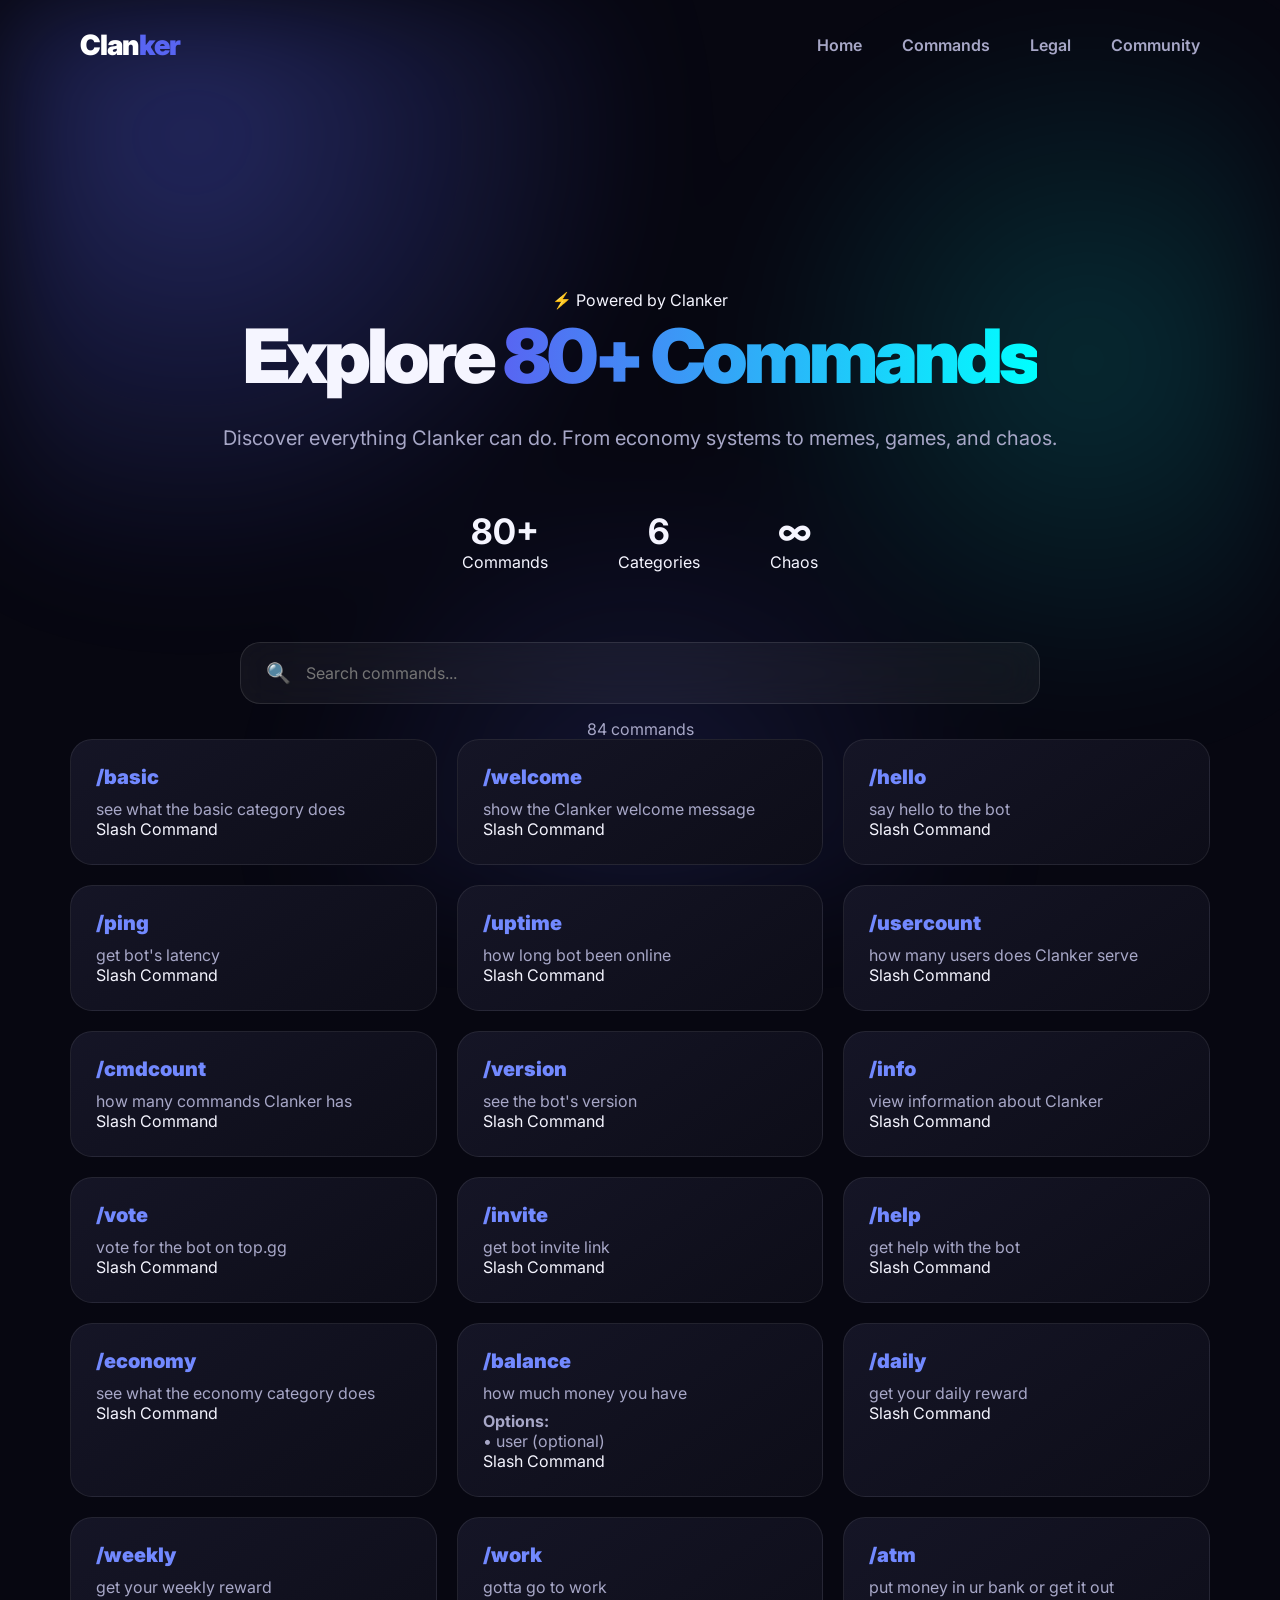
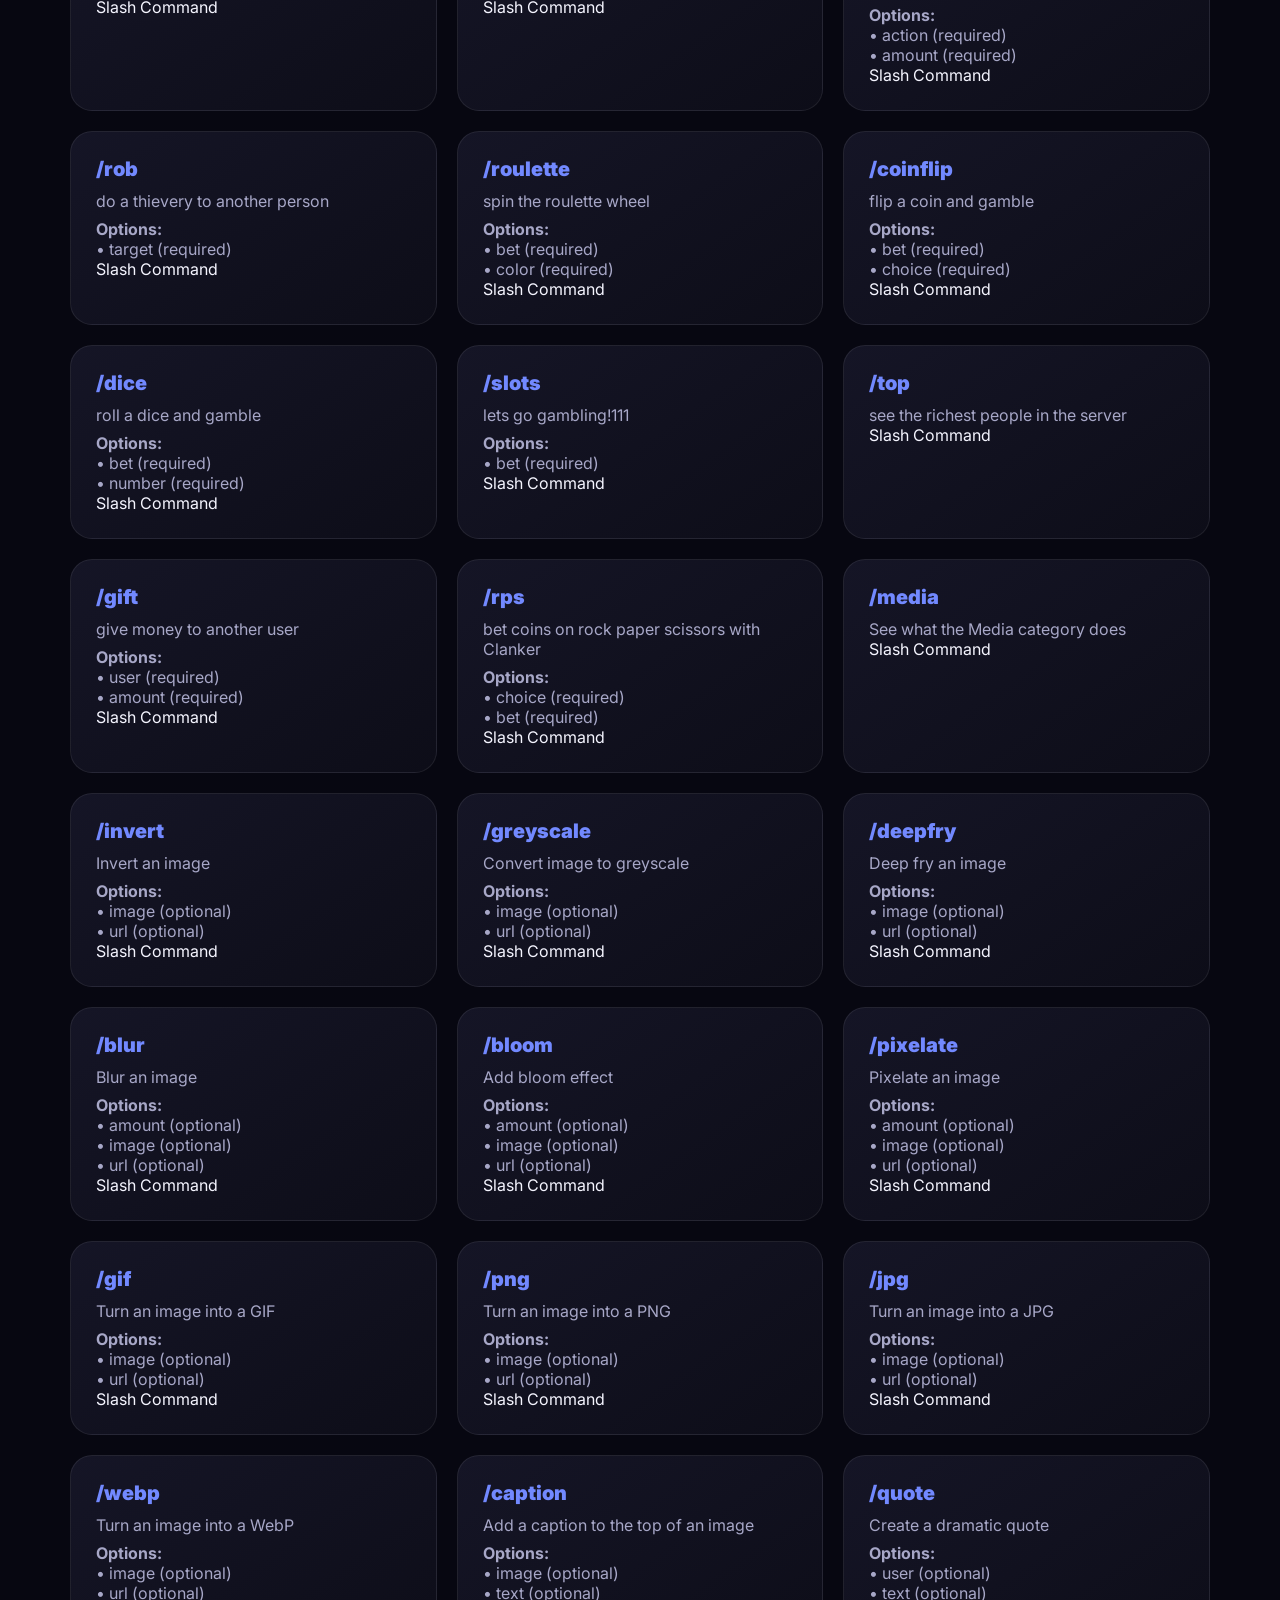
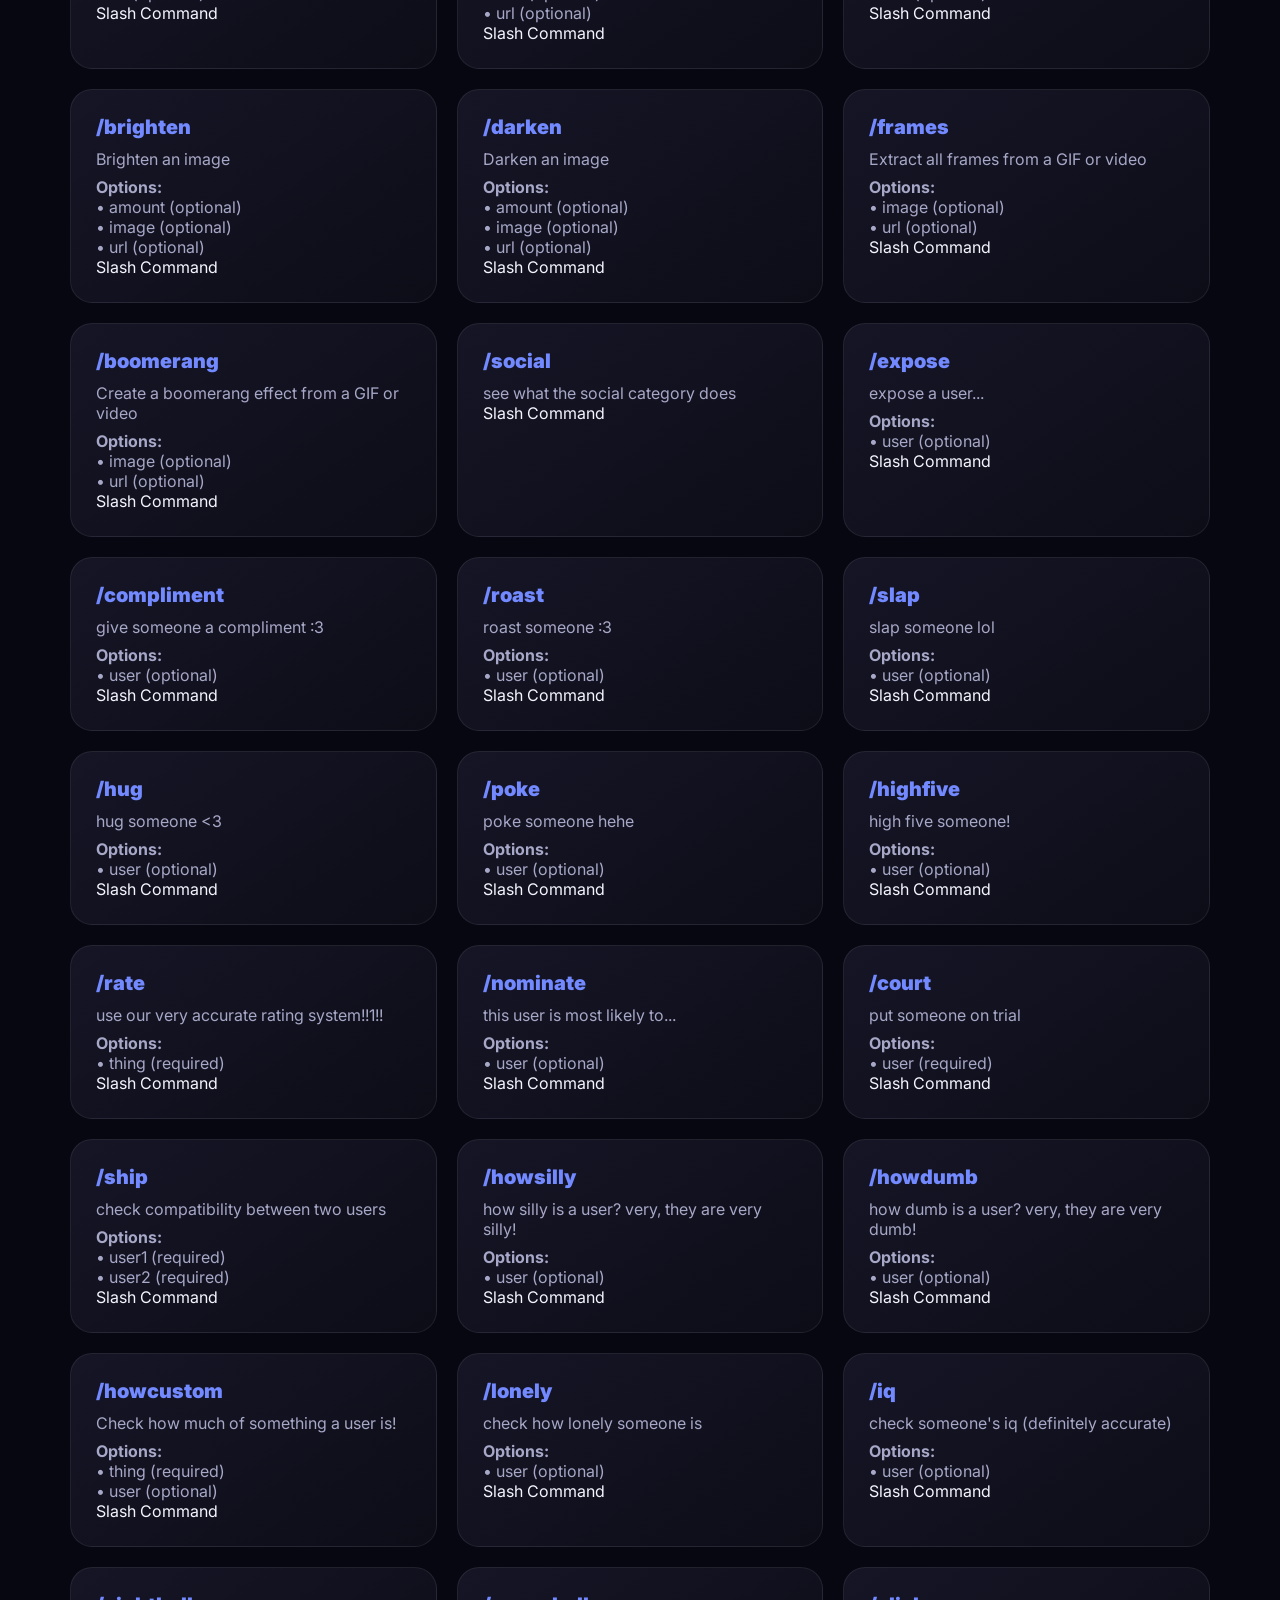
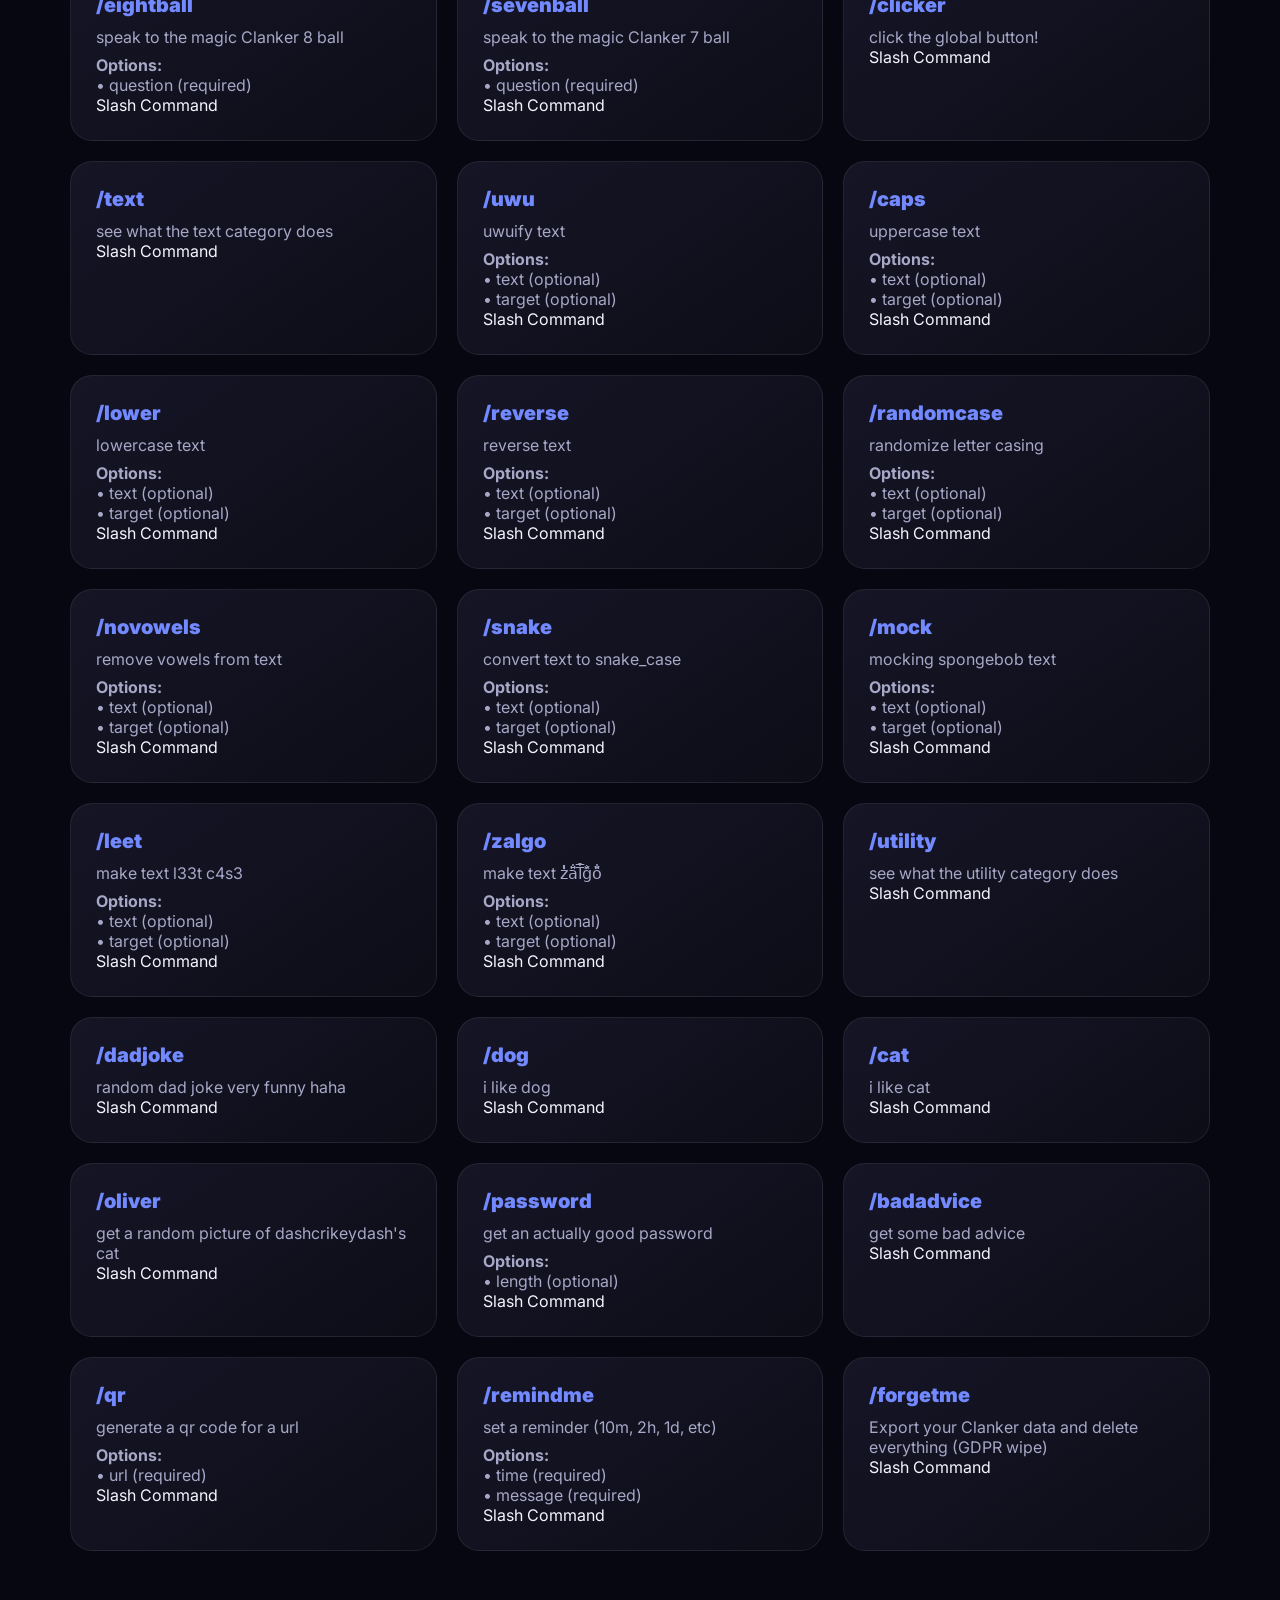
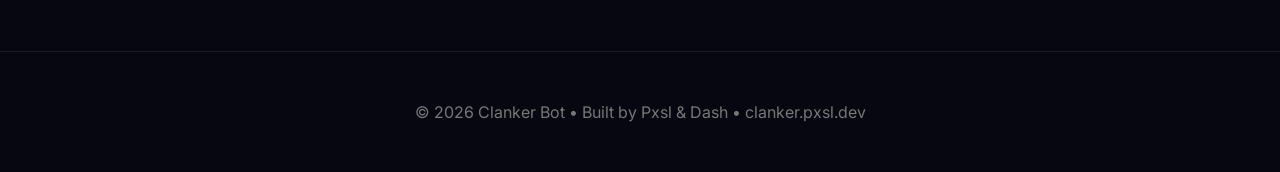
==== commit 1c18feb7: "80 commands update" ====
--- a/commands/index.html
+++ b/commands/index.html
@@ -7,7 +7,7 @@
 
     <title>Clanker ~ Commands</title>
 
-    <meta name="description" content="Full list of Clanker Discord bot commands including economy, gambling, fun, meme, and utility commands. Search and explore 70+ free commands instantly.">
+    <meta name="description" content="Full list of Clanker Discord bot commands including economy, gambling, fun, meme, and utility commands. Search and explore 80+ free commands instantly.">
     <meta name="keywords" content="clanker commands, discord bot commands, economy commands, fun commands, gambling commands">
     <meta name="robots" content="index, follow">
     <meta name="author" content="Pxsl">
@@ -25,7 +25,7 @@
 
 
     <meta property="og:type" content="website">
-    <meta property="og:title" content="Clanker Commands — 70+ Discord Bot Commands">
+    <meta property="og:title" content="Clanker Commands — 80+ Discord Bot Commands">
     <meta property="og:description" content="Browse every Clanker command including economy, games, memes and utility tools.">
     <meta property="og:url" content="https://clanker.pxsl.dev/commands/">
     <meta property="og:image" content="https://clanker.pxsl.dev/static/preview.png">
@@ -99,7 +99,7 @@
 
         <h1>
             Explore
-            <span>70+ Commands</span>
+            <span>80+ Commands</span>
         </h1>
 
         <p>
@@ -112,7 +112,7 @@
         <div class="command-stats">
 
             <div>
-                <strong>70+</strong>
+                <strong>80+</strong>
                 Commands
             </div>
 
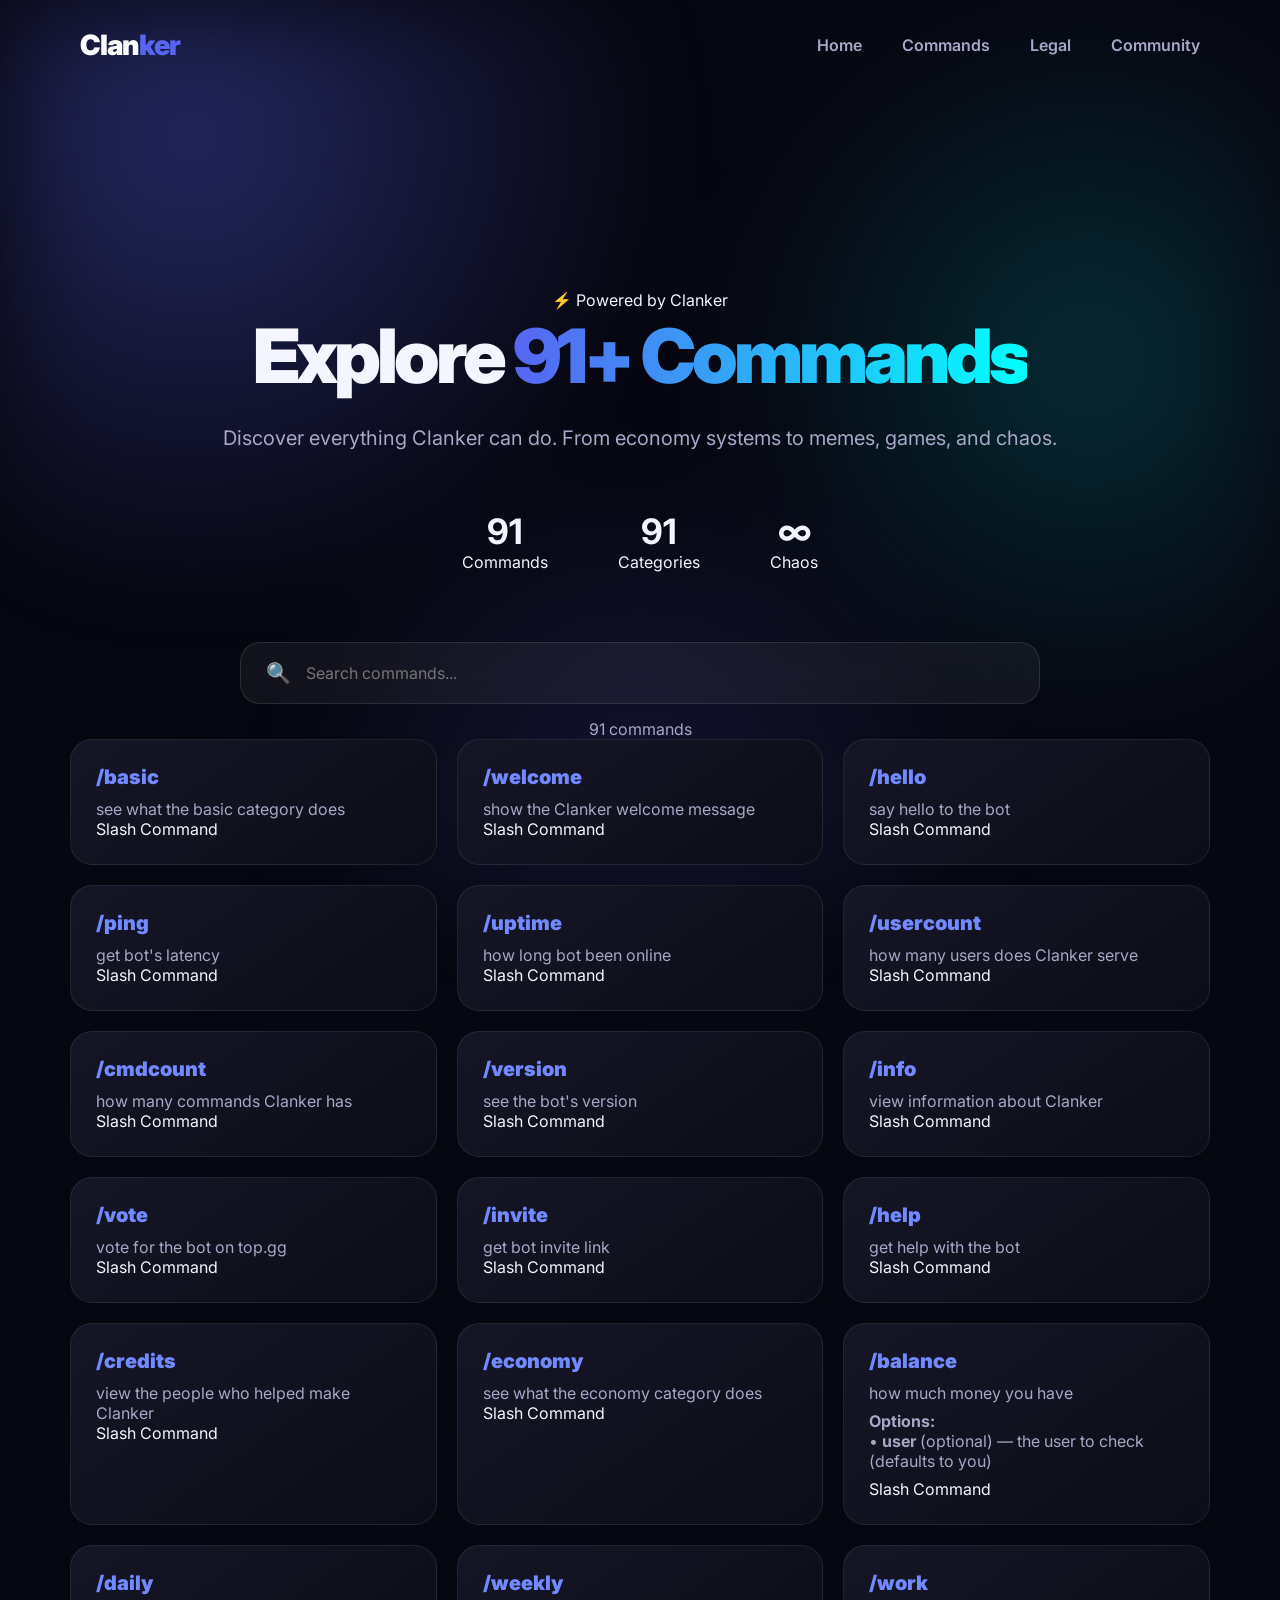
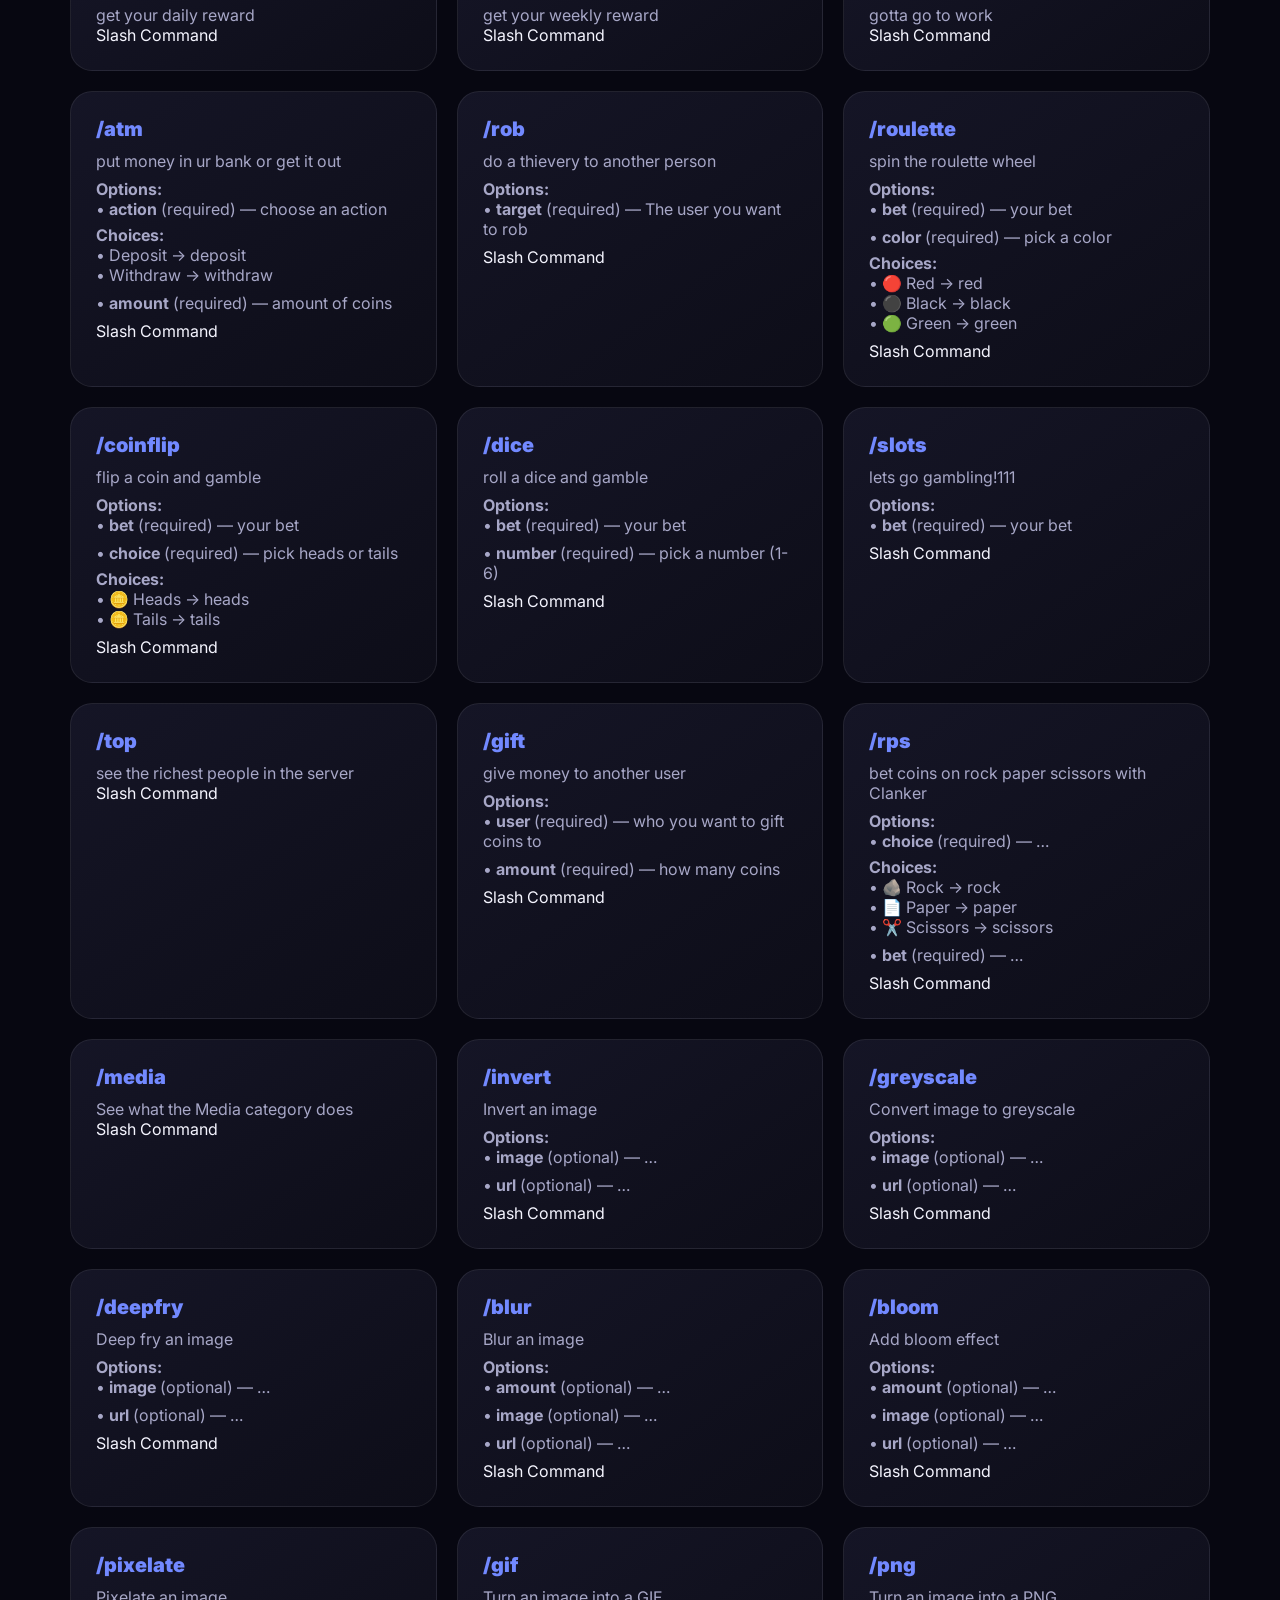
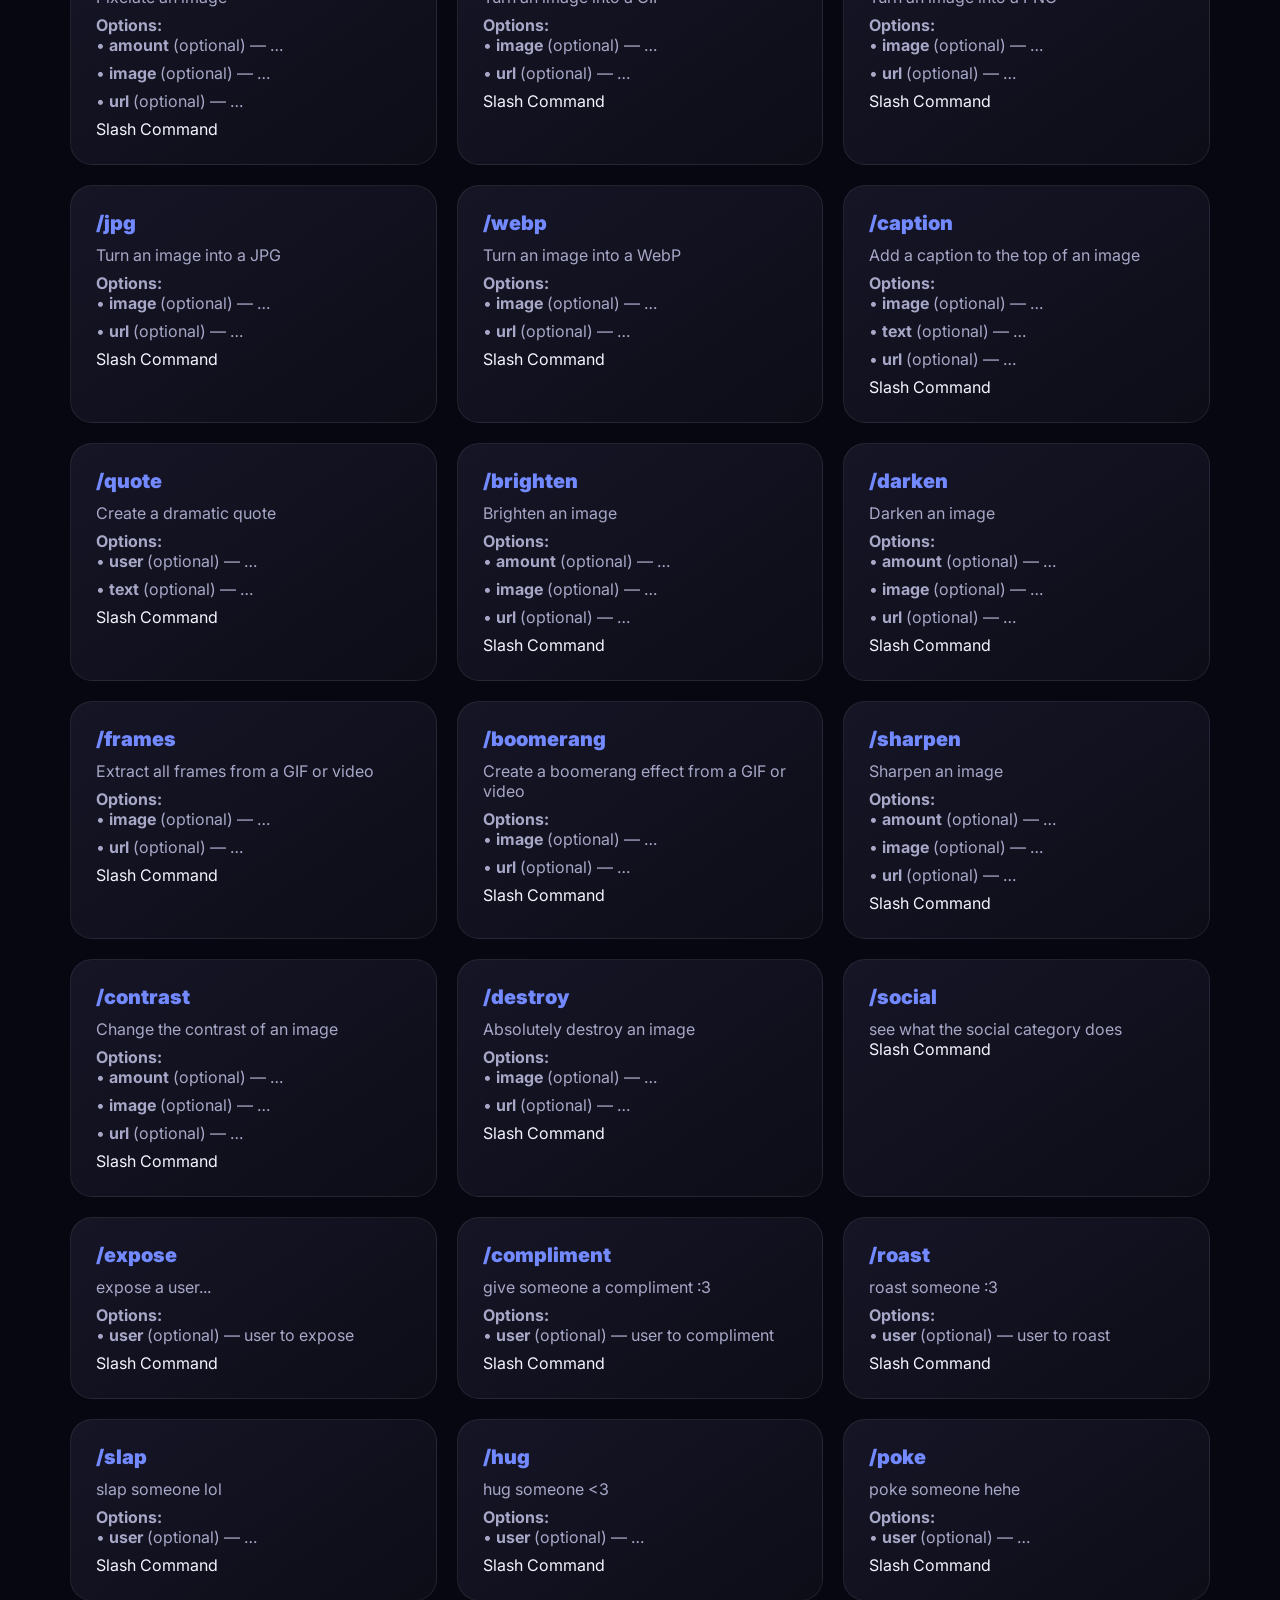
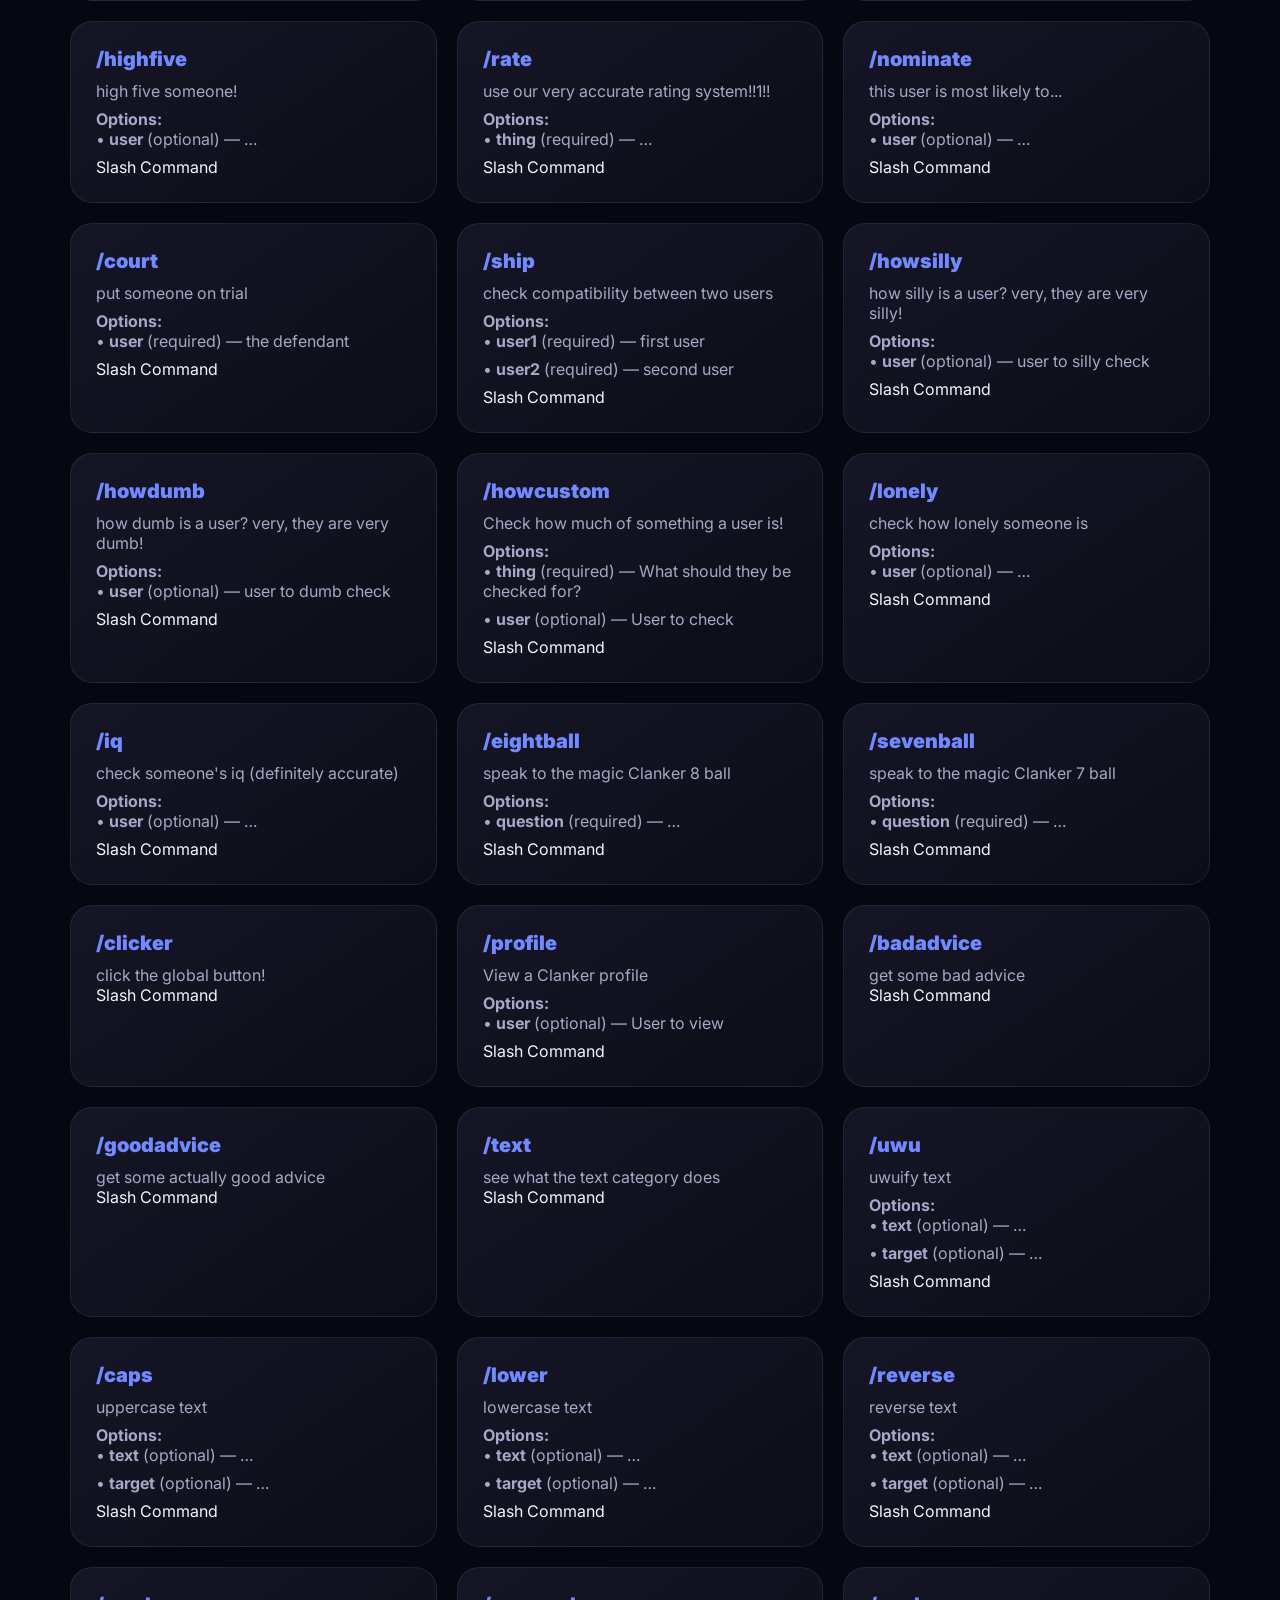
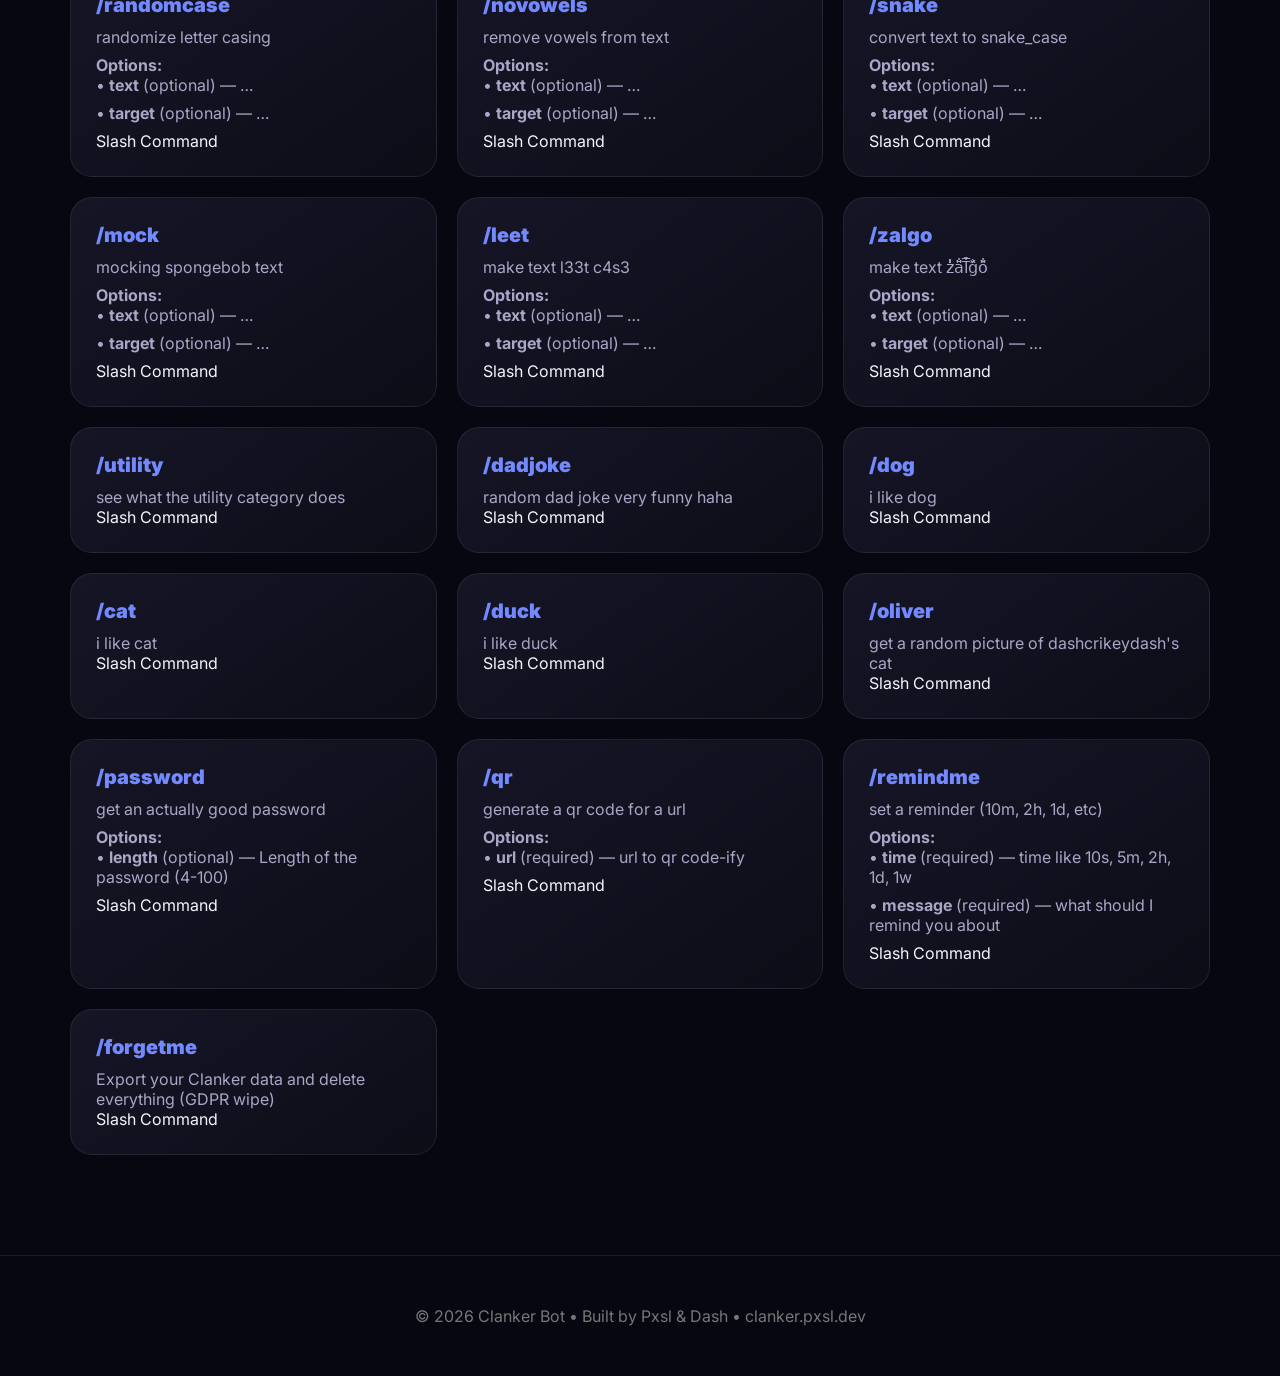
==== commit 20a9a229: "updated website to auto update command info" ====
--- a/commands/index.html
+++ b/commands/index.html
@@ -79,7 +79,7 @@
         <a href="/">Home</a>
         <a href="/commands/">Commands</a>
         <a href="/legal/">Legal</a>
-        <a href="https://discord.gg/YtQdrkxfg7" target="_blank">
+        <a href="/discord/" target="_blank">
             Community
         </a>
     </div>
@@ -99,7 +99,7 @@
 
         <h1>
             Explore
-            <span>80+ Commands</span>
+            <span id="heroCommandCount">80+ Commands</span>
         </h1>
 
         <p>
@@ -108,16 +108,15 @@
             games, and chaos.
         </p>
 
-
         <div class="command-stats">
 
             <div>
-                <strong>80+</strong>
+                <strong id="commandTotal">80+</strong>
                 Commands
             </div>
 
             <div>
-                <strong>6</strong>
+                <strong id="categoryTotal">6</strong>
                 Categories
             </div>
 
